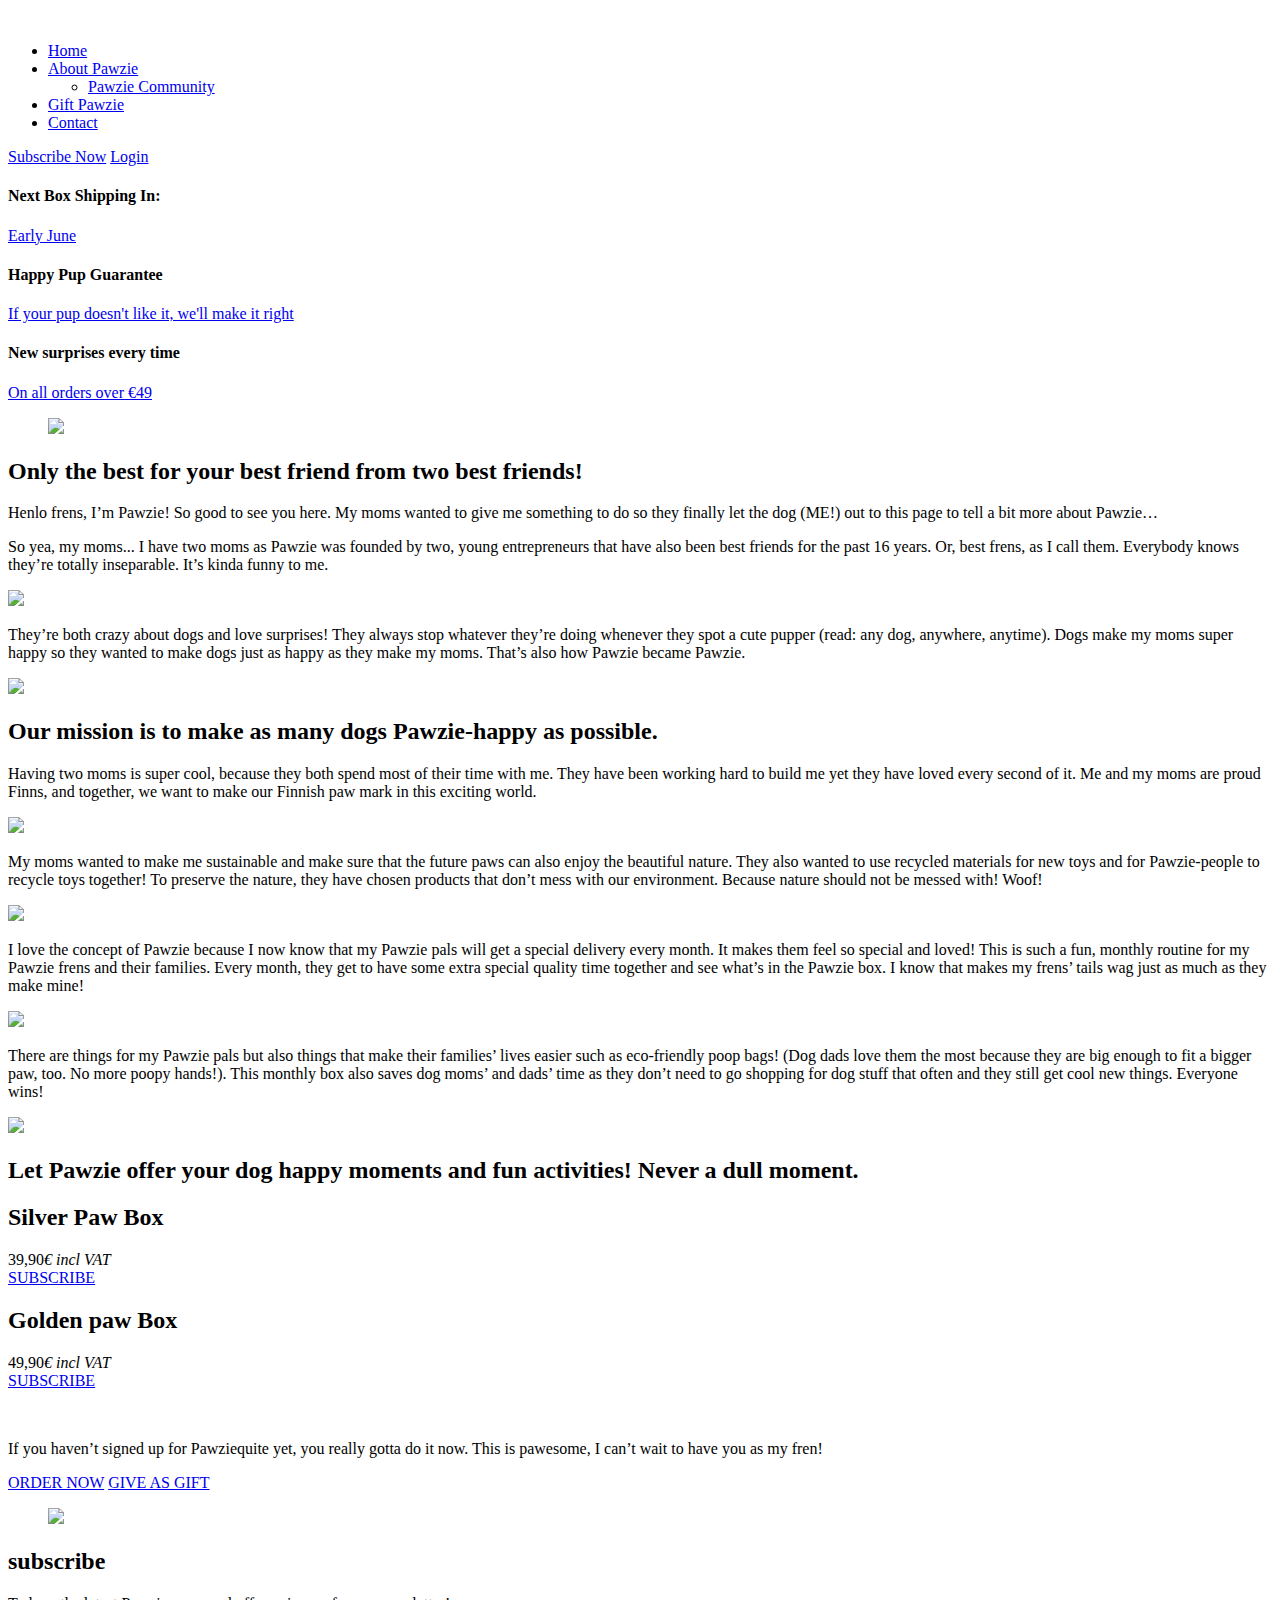
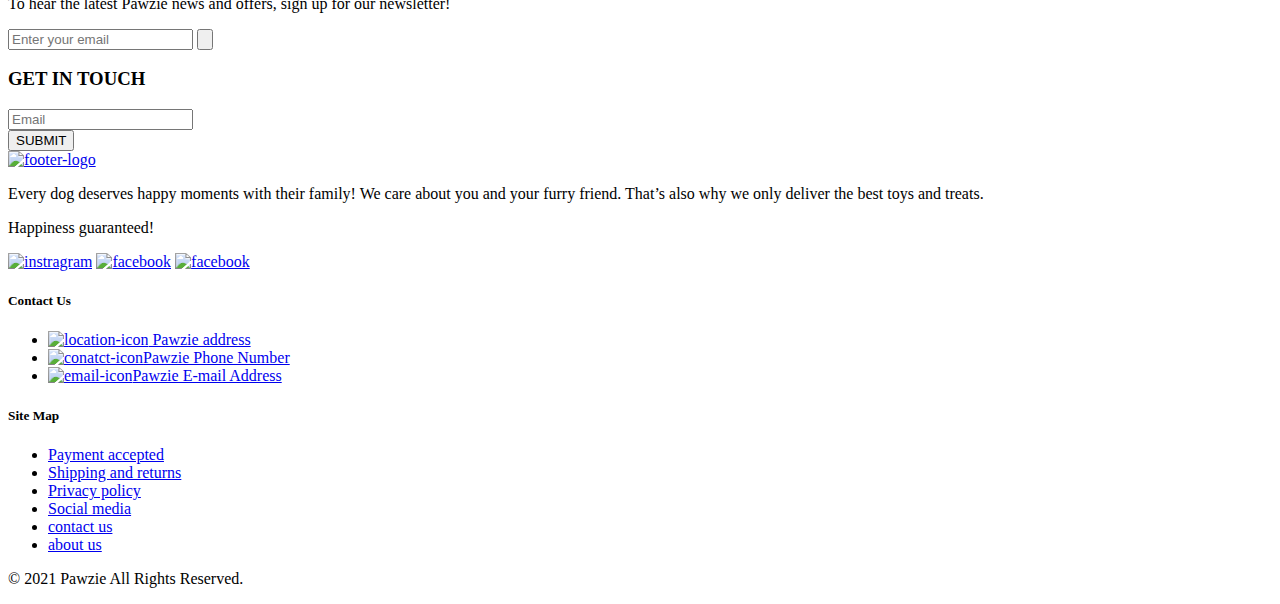
==== about.html @ 47628bfa "HTML" ====
<!DOCTYPE html>
<html lang="en">

<head>
    <meta charset="utf-8">
    <meta name="viewport" content="width=device-width, minimum-scale=1.0, maximum-scale=1.0, initial-scale=1.0, user-scalable=no">
    <meta name="format-detection" content="telephone=no">
    <title>Pawzie | About</title>

    <link rel="preconnect" href="https://fonts.gstatic.com">
    <link rel="preconnect" href="https://fonts.gstatic.com">
    <link href="https://fonts.googleapis.com/css2?family=Roboto:wght@300;400;500;700&display=swap" rel="stylesheet">
    <link type="text/css" rel="stylesheet" href="css/main.css">
</head>

<body>
    <main class="main-wrap">
        <!--  Beginning header section -->
        <header class="main-header-section">
            <div class="main-header-inner">
                <div class="common-wrap clear">
                    <div class="header-inner">
                        <div class="logo-wrap">
                            <div class="main-logo">
                                <a href="index.html" class="logo"><img src="img/main-logo@2x.png" alt=""></a>
                            </div>
                            <div class="phone-nav" id="phone-nav">
                                <div class="icon-left"></div>
                                <div class="icon-right"></div>
                            </div>
                        </div>
                        <div class="nav-wrap">
                            <div class="nav-inner">
                                <nav class="main-nav">
                                    <ul>
                                        <li><a href="index.html">Home</a></li>
                                        <li><a href="about.html">About Pawzie</a>
                                            <div class="sub-menu">
                                                <ul>
                                                    <li>
                                                        <a href="pawzie-community.html">Pawzie Community</a>
                                                    </li>
                                                </ul>
                                            </div>
                                        </li>
                                        <li><a href="gift-pawzie.html">Gift Pawzie</a></li>
                                        <li><a href="contact.html">Contact</a></li>
                                    </ul>
                                </nav>
                                <div class="nav-btn">
                                    <a href="subscribe.html" class="btn bg-capecod">Subscribe Now</a>
                                    <a href="subscribe.html" class="login">Login</a>
                                </div>
                            </div>
                        </div>
                    </div>
                </div>
            </div>
            <div class="header-bottom">
                <div class="common-wrap clear">
                    <div class="header-bottom-item-wrap">
                        <div class="header-bottom-item">
                            <h4>Next Box Shipping In:</h4>
                            <a href="#">Early June</a>
                        </div>
                        <div class="header-bottom-item">
                            <h4>Happy Pup Guarantee</h4>
                            <a href="#">If your pup doesn't like it, we'll make it right</a>
                        </div>
                        <div class="header-bottom-item">
                            <h4>New surprises every time</h4>
                            <a href="#">On all orders over €49</a>
                        </div>
                    </div>
                </div>
            </div>
        </header>
        <!-- End header section -->

        <!-- Beginning main content section -->
        <section class="main-content-wrap about-page">
            
            <section class="contact-wrap">
                <div class="common-wrap clear">
                    <div class="contact-innar">
                        <div class="contact-thumb-wrap">
                            <div class="contact-thumb left-to-right">
                                <figure>
                                    <img src="img/about/hero-dog.png">
                                </figure>
                            </div>
                            <div class="about-text-content right-to-left delay">
                                <h2>Only the best for your best friend from two best friends!</h2>
                                <p>Henlo frens, I’m Pawzie! So good to see you here. My moms wanted to give me something to do so they finally let the dog (ME!) out to this page to tell a bit more about Pawzie…</p>
                            </div>
                        </div>
                    </div>
                </div>
            </section>
            
            <section class="about-blog-item-wrap">
                <div class="common-wrap clear">
                    <div class="about-item-info">
                        <div class="about-item-inner">
                            <div class="about-item-content left-to-right">
                                <p>So yea, my moms... I have two moms as Pawzie was founded by two, young entrepreneurs that have also been best friends for the past 16 years. Or, best frens, as I call them. Everybody knows they’re totally inseparable. It’s kinda funny to me.</p>
                            </div>
                            <div class="item-thumb right-to-left delay">
                                <img src="img/about/dog-7.png">
                            </div>
                        </div>
                        <div class="about-item-inner">
                            <div class="about-item-content right-to-left ">
                                <p>They’re both crazy about dogs and love surprises! They always stop whatever they’re doing whenever they spot a cute pupper (read: any dog, anywhere, anytime). Dogs make my moms super happy so they wanted to make dogs just as happy as they make my moms. That’s also how Pawzie became Pawzie.</p>
                            </div>
                            <div class="item-thumb left-to-right delay">
                                <img src="img/about/dog-6.png">
                            </div>
                        </div>
                    </div>
                </div>
            </section>
            
            <section class="happy-pawzie-wrap" style="background-image: url(img/about/dog-2.png)">
                <div class="happy-pawzie-content left-to-right">
                    <h2>Our mission is to make as many dogs Pawzie-happy as possible.</h2>
                </div>
            </section>
            
            <section class="about-blog-item-wrap">
                <div class="common-wrap clear">
                    <div class="about-item-info">
                        <div class="about-item-inner">
                            <div class="about-item-content left-to-right">
                                <p>Having two moms is super cool, because they both spend most of their time with me. They have been working hard to build me yet they have loved every second of it. Me and my moms are proud Finns, and together, we want to make our Finnish paw mark in this exciting world.</p>
                            </div>
                            <div class="item-thumb right-to-left delay">
                                <img src="img/about/dog-1.png">
                            </div>
                        </div>
                        <div class="about-item-inner">
                            <div class="about-item-content right-to-left">
                                <p>My moms wanted to make me sustainable and make sure that the future paws can also enjoy the beautiful nature. They also wanted to use recycled materials for new toys and for Pawzie-people to recycle toys together! To preserve the nature, they have chosen products that don’t mess with our environment. Because nature should not be messed with! Woof!</p>
                            </div>
                            <div class="item-thumb left-to-right delay">
                                <img src="img/about/dog-8.png">
                            </div>
                        </div>
                        <div class="about-item-inner">
                            <div class="about-item-content left-to-right">
                                <p>I love the concept of Pawzie because I now know that my Pawzie pals will get a special delivery every month. It makes them feel so special and loved! This is such a fun, monthly routine for my Pawzie frens and their families. Every month, they get to have some extra special quality time together and see what’s in the Pawzie box. I know that makes my frens’ tails wag just as much as they make mine!</p>
                            </div>
                            <div class="item-thumb  right-to-left delay">
                                <img src="img/about/dog-3.png">
                            </div>
                        </div>
                        <div class="about-item-inner">
                            <div class="about-item-content right-to-left ">
                                <p>There are things for my Pawzie pals but also things that make their families’ lives easier such as eco-friendly poop bags! (Dog dads love them the most because they are big enough to fit a bigger paw, too. No more poopy hands!). This monthly box also saves dog moms’ and dads’ time as they don’t need to go shopping for dog stuff that often and they still get cool new things. Everyone wins!</p>
                            </div>
                            <div class="item-thumb left-to-right delay">
                                <img src="img/about/dog-9.png">
                            </div>
                        </div>
                    </div>
                </div>
            </section>
            
            <section class="about-product-wrap">
                <div class="common-wrap clear">
                    <div class="about-product-inner">
                        <div class="subscribe-month-wrap">
                            <div class="subscribe-month-inner">
                                <h2>Let Pawzie offer your dog happy moments and fun activities! Never a dull moment.</h2>
                                <div class="subscribe-month-info">
                                    <div class="subscribe-month-item left-to-right" style="background-image: url(img/about/dog-image-1.png)">
                                        <div class="subscribe-month-item-inner">
                                            <h2>Silver Paw Box</h2>
                                            <span>39,90<dfn>€</dfn></span>
                                            <em>incl VAT</em>
                                            <div class="why-pawzie-btn">
                                                <a href="#" class="btn large bg-capecod">SUBSCRIBE</a>
                                            </div>
                                        </div>
                                    </div>
                                    <div class="subscribe-month-item right-to-left delay" style="background-image: url(img/about/dog-image-2.png)">
                                        <div class="subscribe-month-item-inner">
                                            <h2>Golden paw Box</h2>
                                            <span>49,90<dfn>€</dfn></span>
                                            <em>incl VAT</em>
                                            <div class="why-pawzie-btn">
                                                <a href="#" class="btn large bg-capecod">SUBSCRIBE</a>
                                            </div>
                                        </div>
                                    </div>
                                </div>
                            </div>
                        </div>
                    </div>
                </div>
            </section>
            
            <section class="about-cta-wrap">
                <div class="common-wrap clear">
                    <div class="about-cta-inner">
                        <div class="about-cta-thumb left-to-right ">
                            <figure>
                                <img src="svgs/about/happy-dog.svg" alt="">
                            </figure>
                        </div>
                        <div class="about-cta-content right-to-left delay">
                            <div class="about-cta-content-inner">
                                <p>If you haven’t signed up for Pawziequite yet, you really gotta do it now. This is pawesome, I can’t wait to have you as my fren!</p>
                                <div class="about-cta-btn">
                                    <a href="#" class="btn casablanca">ORDER NOW</a>
                                    <a href="#" class="btn large-transparent">GIVE AS GIFT</a>
                                </div>
                            </div>
                        </div>
                    </div>
                </div>
            </section>
            
            <section class="subscribe-wrap">
                <div class="common-wrap clear">
                    <div class="subscribe-inner">
                        <div class="subscribe-info">
                            <div class="subscribe-item">
                                <figure class="left-to-right">
                                    <img src="svgs/about/subscribe.svg">
                                </figure>
                                <div class="subscribe-content right-to-left delay">
                                    <h2>subscribe</h2>
                                    <p>To hear the latest Pawzie news and offers, sign up for our newsletter!</p>
                                    <div class="subscribe-email">
                                        <div class="get-in-touch-input">
                                            <input type="email" placeholder="Enter your email">
                                            <input type="submit" value="">
                                        </div>
                                    </div>
                                </div>
                            </div>
                        </div>
                    </div>
                </div>
            </section>
            
        </section>
        <!-- //End main content section -->

        <!-- Beginning footer section-->
        <footer class="main-footer-section">
            <div class="get-in-touch-wrap">
                <div class="common-wrap clear">
                    <div class="get-in-touch-text">
                        <h3>GET IN TOUCH</h3>
                    </div>
                    <div class="get-in-touch-input-row">
                        <div class="get-in-touch-input">
                            <input type="email" placeholder="Email">
                        </div>
                        <div class="get-in-touch-input submit">
                            <input type="submit" class="btn bg-capecod" value="SUBMIT">
                        </div>
                    </div>
                </div>
            </div>
            <div class="common-wrap clear">
                <div class="main-footer-innar">
                    <div class="footer-widget-wrap">
                        <div class="footer-widget footer-widget-big left-to-right">
                            <div class="footer-logo">
                                <a href="index.html"><img src="img/footer-logo.png" alt="footer-logo"></a>
                            </div>
                            <div class="footer-widget-content">
                                <p>Every dog deserves happy moments with their family! We care about you and your furry friend. That’s also why we only deliver the best toys and treats. </p>
                                <p>Happiness guaranteed!</p>

                                <div class="footer-social-icon">
                                    <a href="#"><img src="svgs/instragram-icon.svg" alt="instragram"></a>
                                    <a href="#"><img src="svgs/facebook-icon.svg" alt="facebook"></a>
                                    <a href="#"><img src="svgs/linked-in.svg" alt="facebook"></a>
                                </div>
                            </div>
                        </div>
                        <div class="footer-widget left-to-right">
                            <h5>Contact Us</h5>
                            <ul>
                                <li><a href="#"><img src="svgs/white-location-icon.svg" alt="location-icon"> Pawzie address</a></li>
                                <li><a href="#"><img src="svgs/white-contact-icon.svg" alt="conatct-icon">Pawzie Phone Number</a></li>
                                <li><a href="#"><img src="svgs/white-email-icon.svg" alt="email-icon">Pawzie E-mail Address</a></li>
                            </ul>
                        </div>
                        <div class="footer-widget site-map left-to-right">
                            <h5>Site Map</h5>
                            <ul>
                                <li>
                                    <a href="#">Payment accepted</a>
                                </li>
                                <li>
                                    <a href="#">Shipping and returns</a>
                                </li>
                                <li>
                                    <a href="#">Privacy policy</a>
                                </li>
                                <li>
                                    <a href="#">Social media</a>
                                </li>
                                <li>
                                    <a href="#">contact us</a>
                                </li>
                                <li>
                                    <a href="#">about us</a>
                                </li>
                            </ul>
                        </div>
                    </div>
                    <div class="footer-bottom">
                        <p>© 2021 Pawzie All Rights Reserved.</p>
                    </div>
                </div>
            </div>
        </footer>
        <!-- //End main footer section -->
    </main>
    <script type="text/javascript" src="js/jquery-3.5.1.min.js"></script>
    <script type="text/javascript" src="js/main.js" defer></script>
</body>

</html>
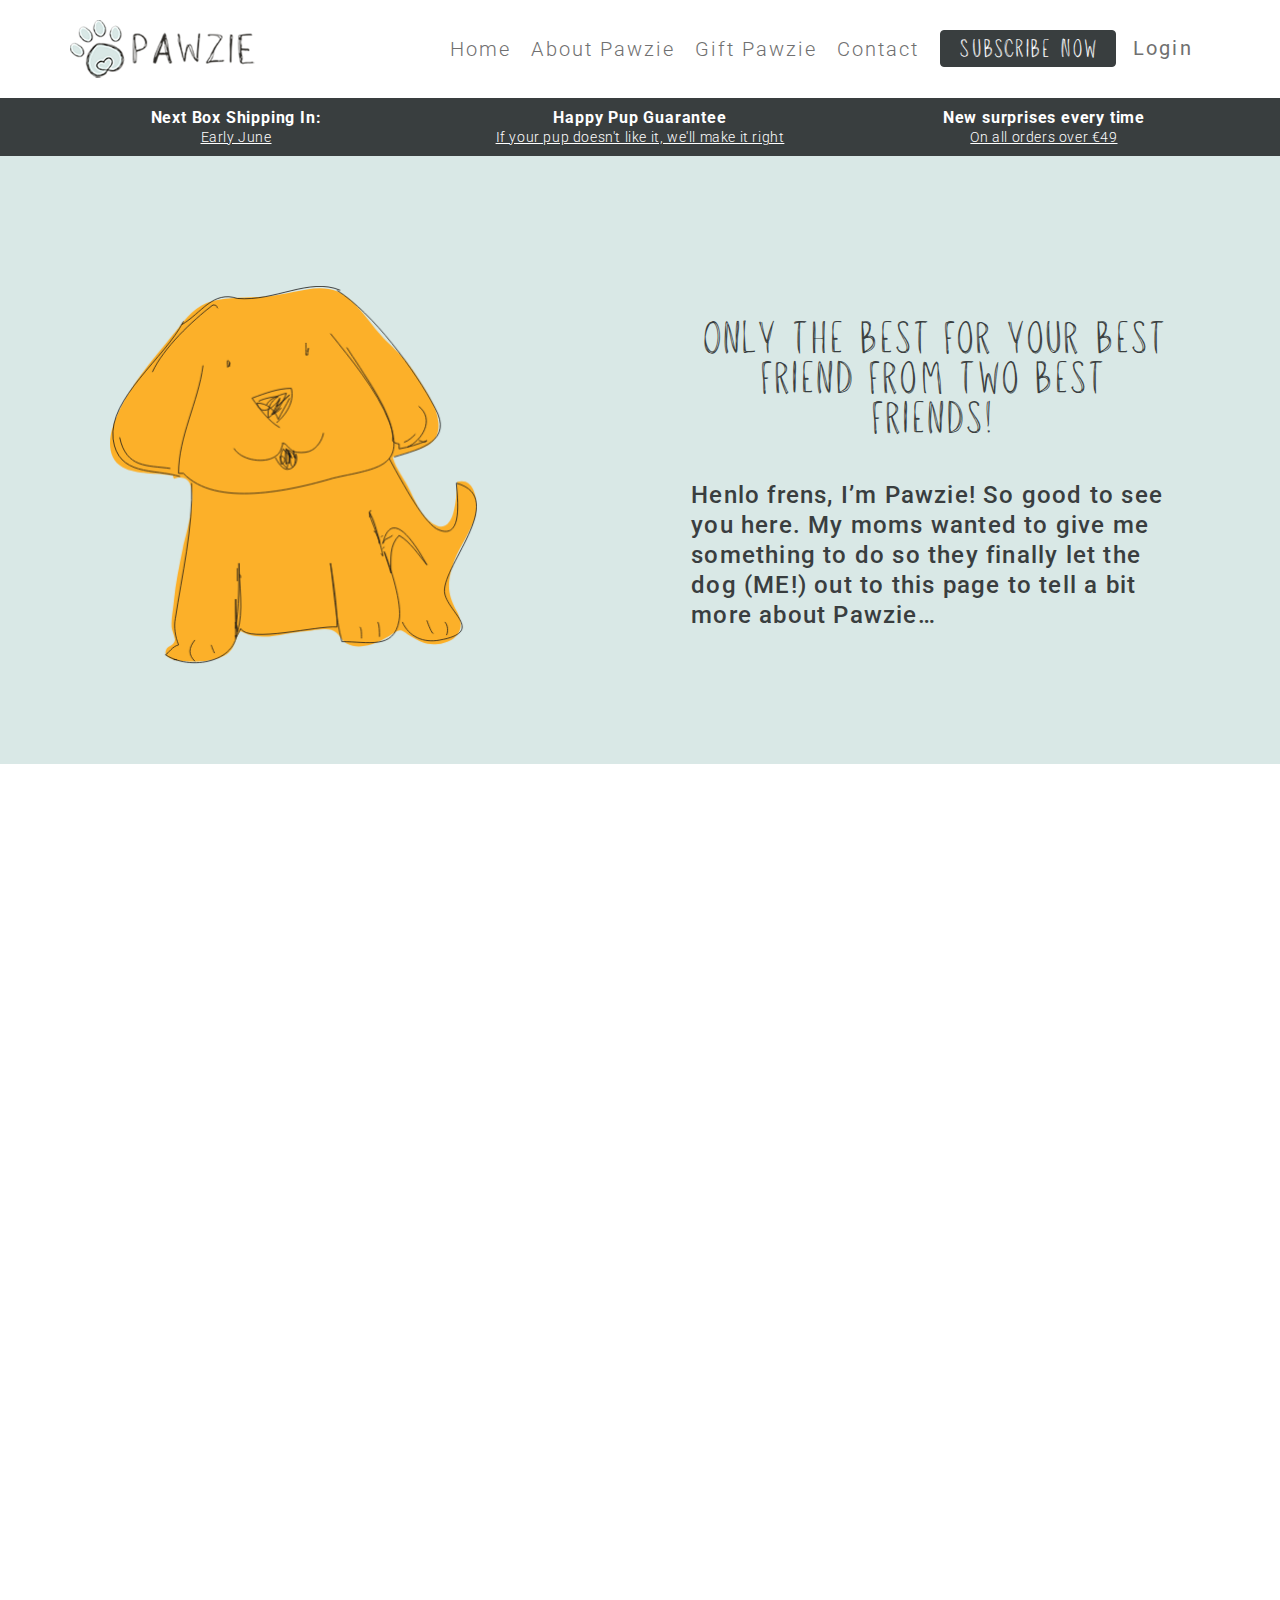
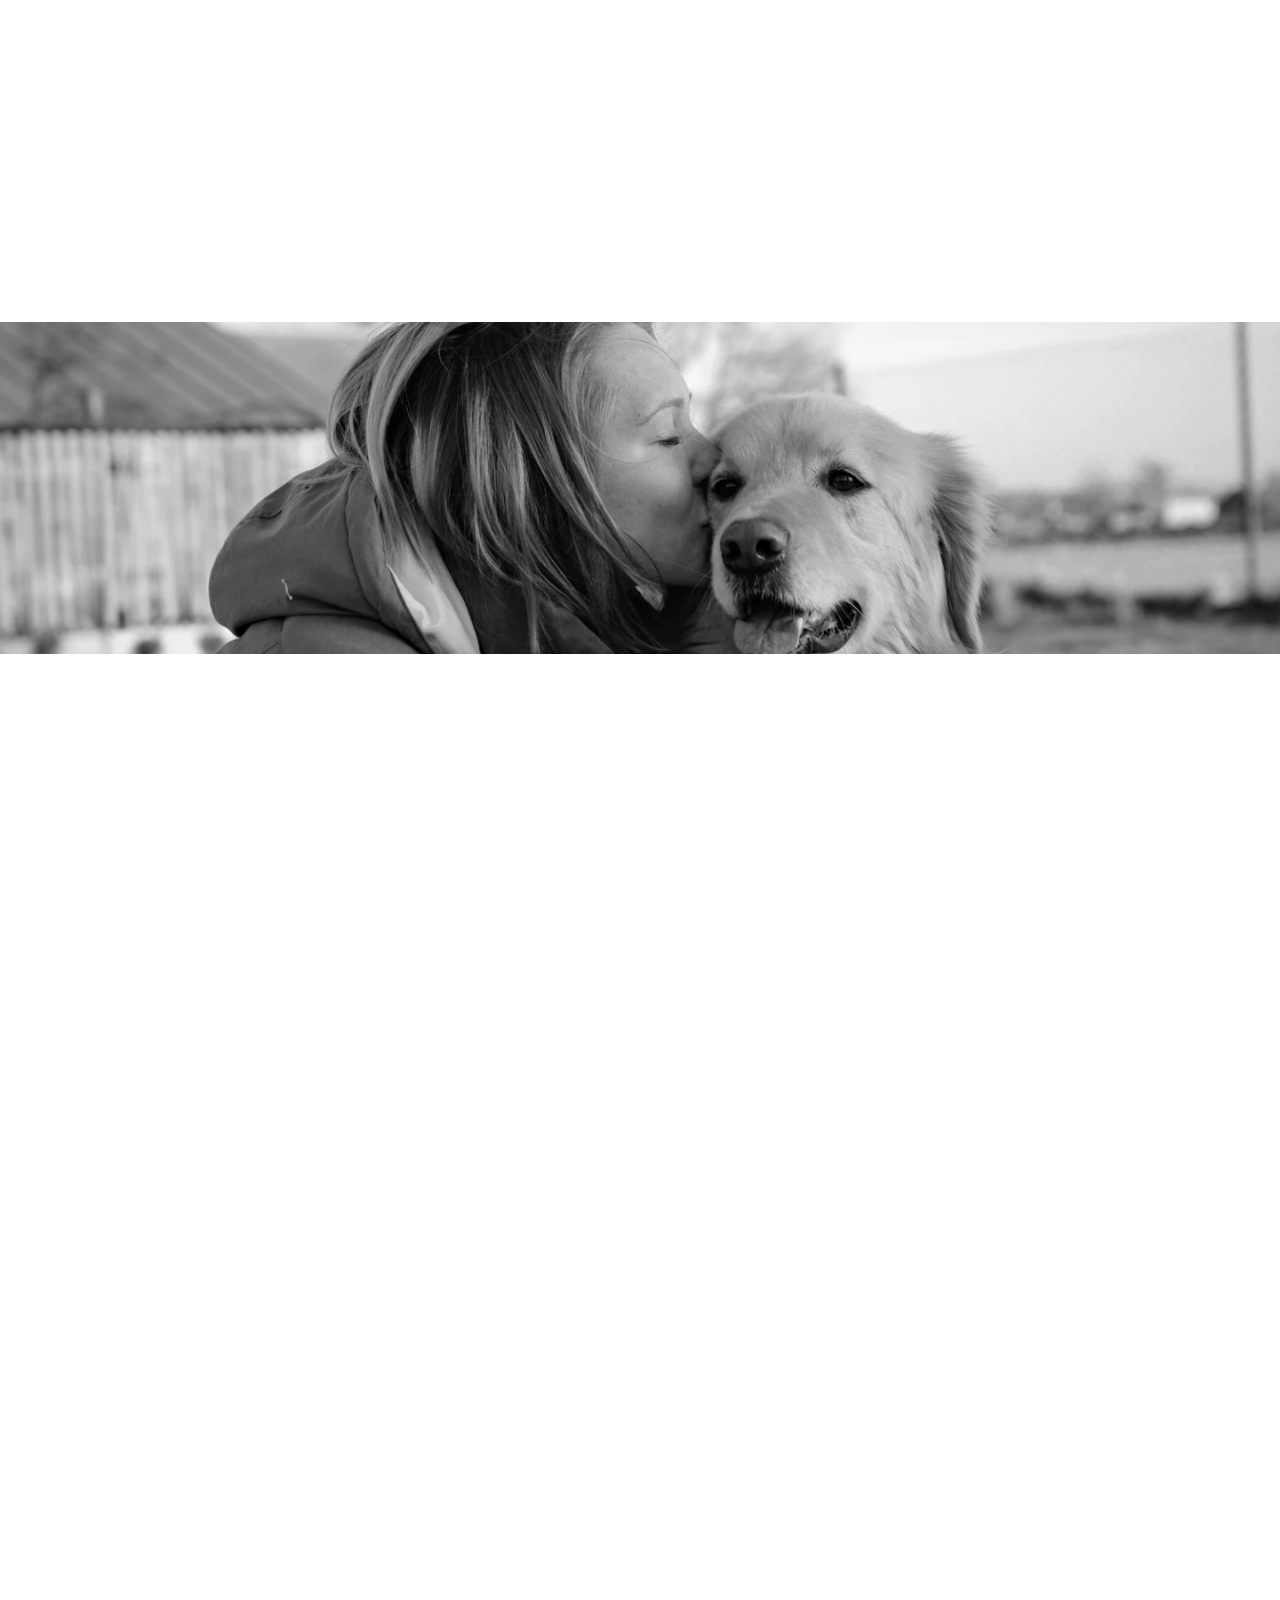
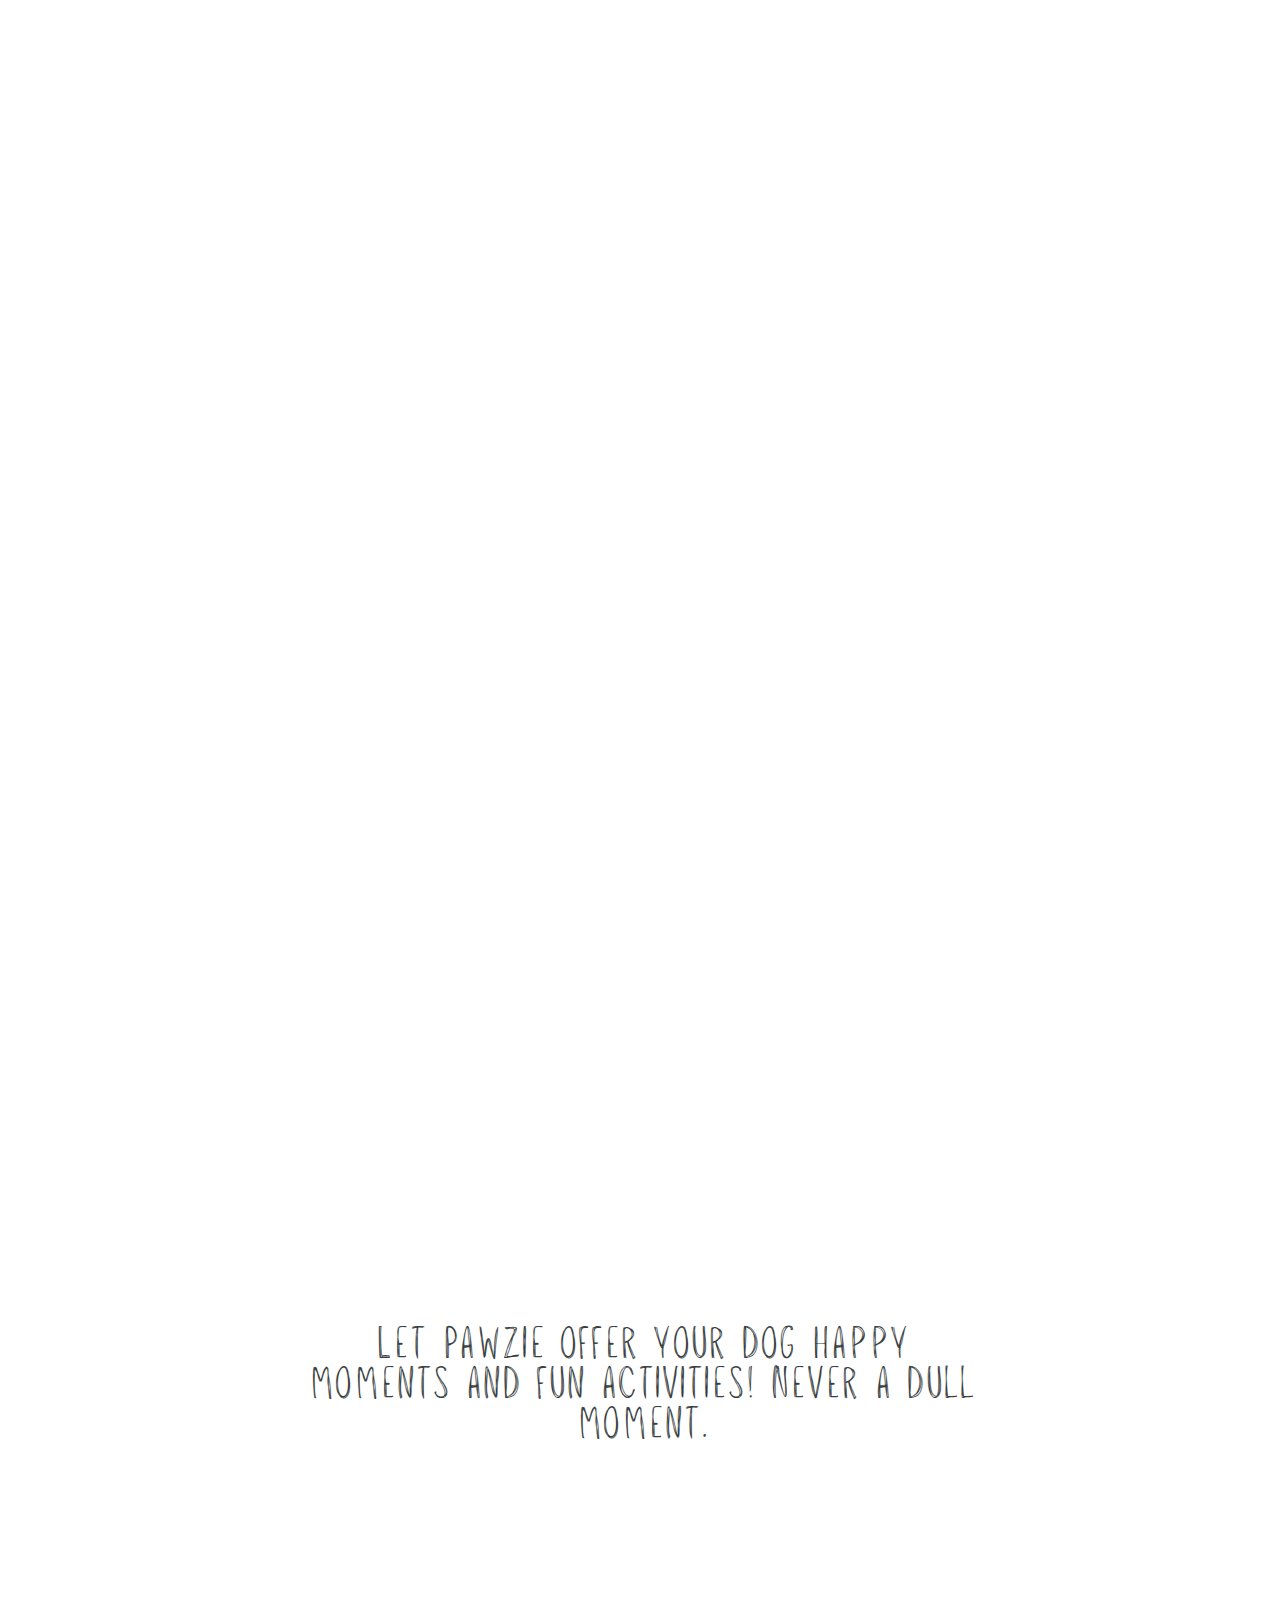
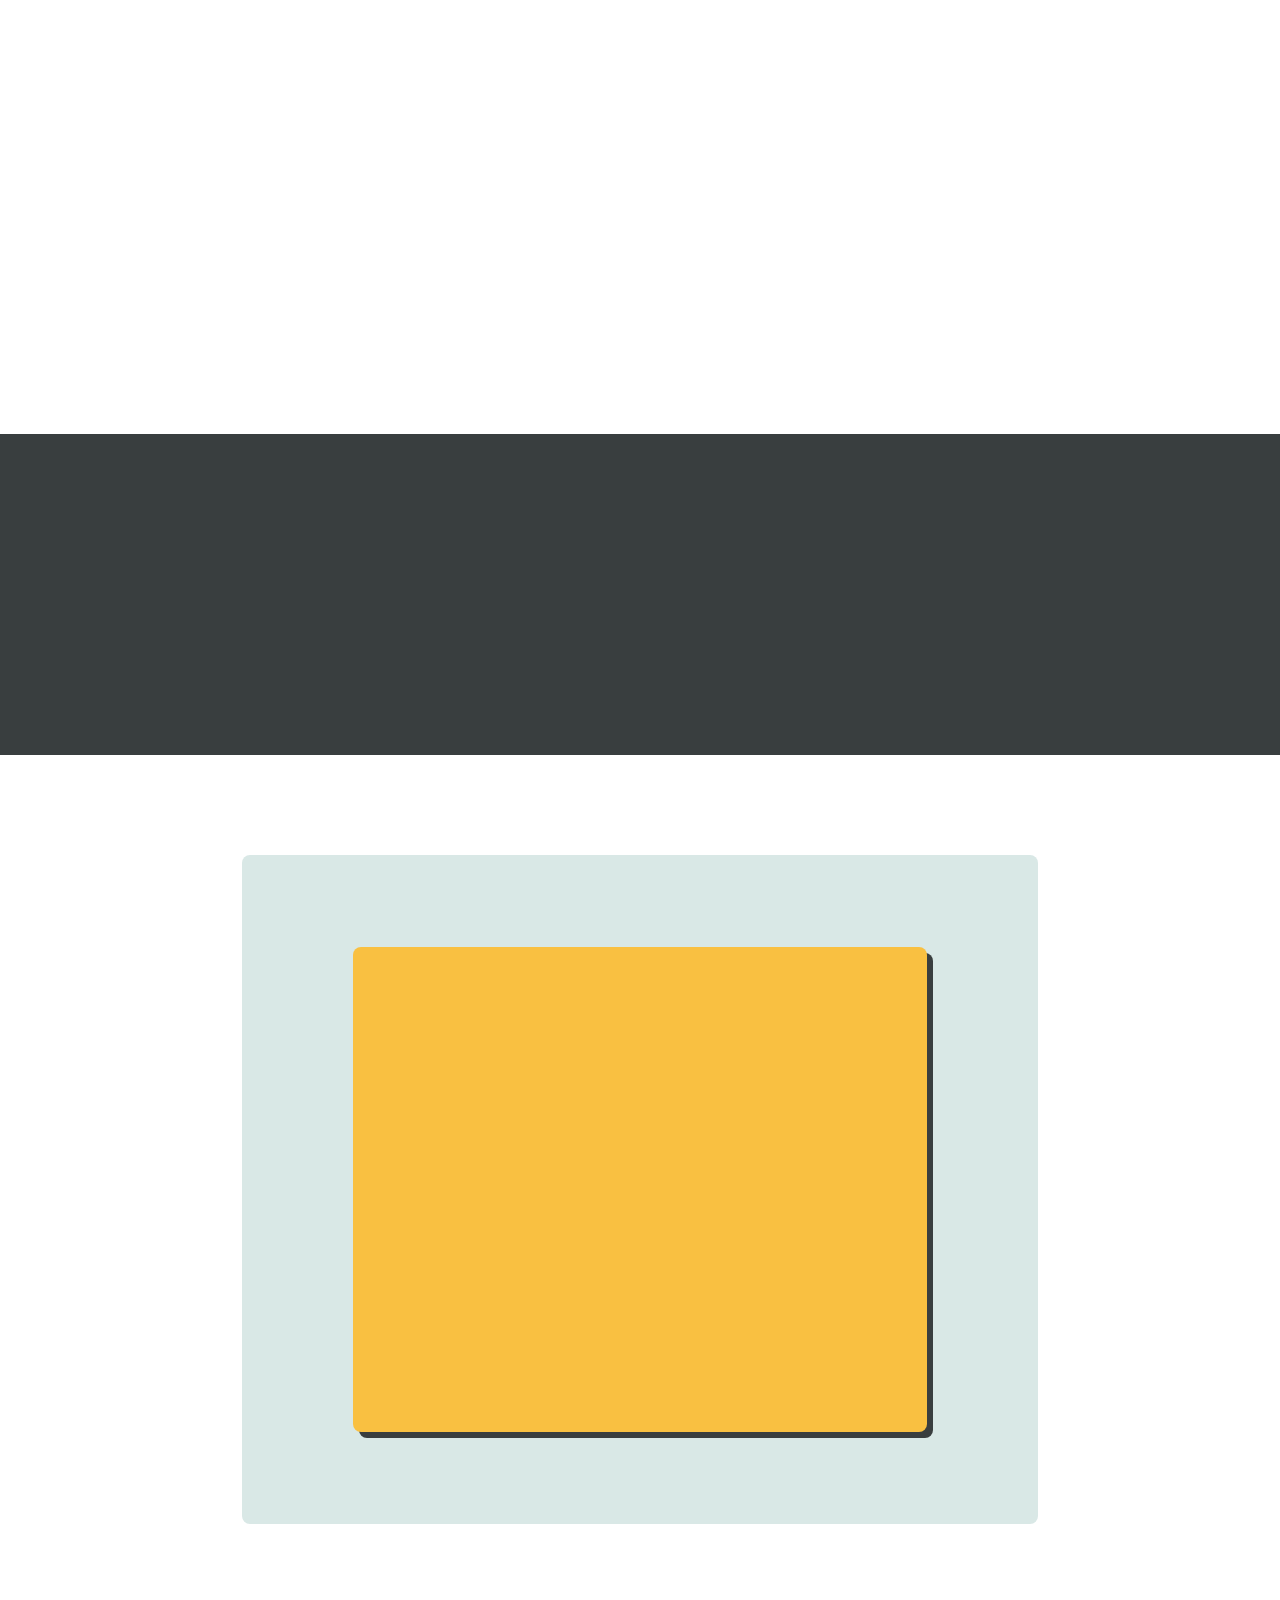
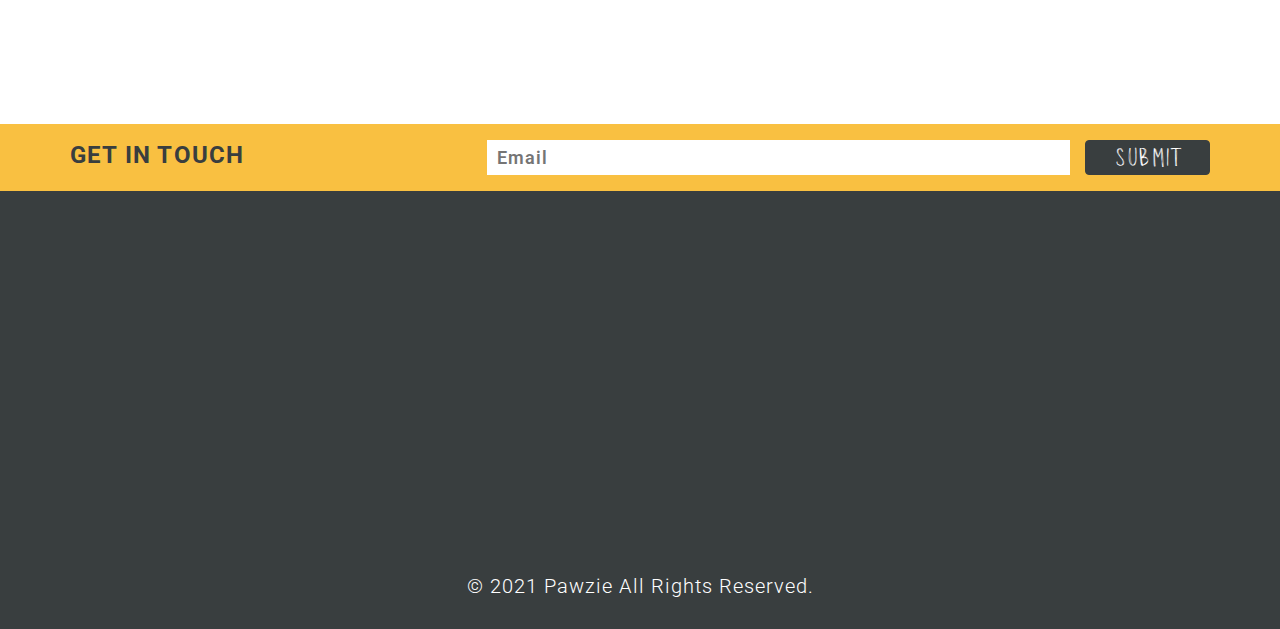
==== commit f02df43f: "html" ====
--- a/about.html
+++ b/about.html
@@ -307,10 +307,10 @@
                                     <a href="#">Social media</a>
                                 </li>
                                 <li>
-                                    <a href="#">contact us</a>
-                                </li>
-                                <li>
-                                    <a href="#">about us</a>
+                                    <a href="contact.html">contact us</a>
+                                </li>
+                                <li>
+                                    <a href="about.html">about us</a>
                                 </li>
                             </ul>
                         </div>
--- a/css/main.css
+++ b/css/main.css
@@ -0,0 +1,1523 @@
+/* Typography */
+
+
+@font-face {
+    font-family: 'LouisvilleBold';
+    src: url('../fonts/LouisvilleBold.eot');
+    src: url('../fonts/LouisvilleBold.eot') format('embedded-opentype'),
+        url('../fonts/LouisvilleBold.woff2') format('woff2'),
+        url('../fonts/LouisvilleBold.woff') format('woff'),
+        url('../fonts/LouisvilleBold.ttf') format('truetype'),
+        url('../fonts/LouisvilleBold.svg#LouisvilleBold') format('svg');
+}
+
+
+/* // End typography */
+
+
+/*	Resets
+------	*/
+
+html, body, div, span, object, iframe, h1, h2, h3, h4, h5, h6, p, blockquote, pre, a, abbr, address, cite, code, del, dfn, em, img, ins, kbd, q, samp, small, strong, sub, sup, var, b, i, hr, dl, dt, dd, ol, ul, li, fieldset, form, label, legend, table, caption, tbody, tfoot, thead, tr, th, td, article, aside, canvas, details, figure, figcaption, hgroup, menu, footer, header, nav, section, summary, time, mark, audio, video {margin: 0; padding: 0; border: 0; }
+
+ul{list-style: none;}
+article, aside, canvas, figure, figure img, figcaption, hgroup, footer, header, nav, section, audio, video{display: block;}
+
+blockquote, q{quotes: none;}
+blockquote:before, blockquote:after,
+q:before, q:after{content: ''; content: none;}
+table{border-collapse: collapse; border-spacing: 0;}
+b, strong{font-weight: bold;}
+[type="checkbox"], [type="radio"]{box-sizing: border-box; padding: 0;}
+[type="search"]{-webkit-appearance: textfield; outline-offset: -2px;}
+[type="search"]::-webkit-search-decoration{-webkit-appearance: none;}
+::-webkit-file-upload-button{-webkit-appearance: button; font: inherit;}
+
+.clear:after{content:".";display:block;clear:both;visibility:hidden;line-height:0;height:0}
+a img{border:0; width: auto; height: auto; max-width: 100%; vertical-align: bottom; border-style: none;}
+a,input,select,textarea{outline:none;}
+img{width: auto; height: auto; max-width: 100%; vertical-align: bottom; border-style: none;}
+
+/* Selection colours (easy to forget) */
+img::selection{background: transparent;}
+img::-moz-selection{background: transparent;}
+a{text-decoration: none; display: inline-block;}
+
+input[type='number']{-moz-appearance:textfield;}
+input::-webkit-outer-spin-button,
+input::-webkit-inner-spin-button{-webkit-appearance: none;}
+input::-moz-focus-inner{border:0; padding: 0; }
+input:invalid,
+input:required{box-shadow: none;}
+input[type="search"]::-webkit-search-decoration,
+input[type="search"]::-webkit-search-cancel-button,
+input[type="search"]::-webkit-search-results-button,
+input[type="search"]::-webkit-search-results-decoration{display: none;}
+input:required { box-shadow:none; }
+input::-moz-focus-inner{box-shadow:0 0 0px transparent;}
+input[type="text"],input[type="email"],input[type="tel"],input[type="search"],input[type="number"],input[type="submit"],input[type="password"],select,textarea{-webkit-appearance:none;-moz-appearance:none;appearance:none;}
+
+/*		Default Layout
+-------------------------------------------------------------------------------
+*/
+
+/*
+
+Font property css
+
+font: font-style font-variant font-weight font-size/line-height font-family|caption|icon|menu|message-box|small-caption|status-bar|initial|inherit;
+
+*/
+
+body{background: rgb(255,255,255); -webkit-text-size-adjust: 100%; -moz-text-size-adjust:100%; -moz-osx-font-smoothing:grayscale;-webkit-font-smoothing:antialiased; overflow-x: hidden; overflow-y:auto; font-size: 20px; line-height: 30px; letter-spacing: 2px; color: #393e3f; font-family: 'Roboto', sans-serif; font-weight: 300;}
+
+*{-webkit-box-sizing: border-box;-moz-box-sizing:border-box; box-sizing: border-box;}
+
+/* Global style */
+h1, h2, h3, h4, h5, h6{font-family: 'LouisvilleBold'; font-weight: normal; }
+h1{font-size: 70px; line-height: 70px; letter-spacing: 11px; color: #31393c;}
+h2{font-size: 40px; line-height: 40px; letter-spacing: 6px; color: #393e3f;}
+h3{font-size: 26px; line-height: 26px; letter-spacing: 2.6px; color: #000000;}
+p{}
+span{}
+dfn, address, em{font-style: normal;}
+label, input[type="submit"]{cursor: pointer;}
+button:focus{outline: none;}
+.btn{-webkit-transition: all .4s ease-in-out; -moz-transition: all .4s ease-in-out; transition: all .4s ease-in-out; font-family: 'LouisvilleBold'; font-weight: normal;}
+.btn.large{min-width: 226px; height: 63px; line-height: 63px; border: 1.5px solid #313a3c; border-radius: 4.1px; text-align: center;  color: #ffffff; font-size: 30px; letter-spacing: 3px;}
+.btn.large:hover{background-color: transparent; color: #313a3c;}
+.btn.large-transparent{background-color: transparent !important; color: #313a3c !important;}
+.btn.large-transparent:hover{background-color: #313a3c !important; color: #ffffff !important;}
+.btn.casablanca{background-color: #f9c041 !important; border: 1.5px solid #f9c041 !important; color: #ffffff !important;}
+.btn.casablanca:hover{background-color: transparent !important; color: #f9c041 !important;}
+
+.bg-capecod{background-color: #393E3F; border: 1.6px solid #393E3F; color: #ffffff; border-radius: 4px;}
+.bg-capecod:hover{background-color: transparent; color: #393e3f;}
+
+.mobi{display: none;}
+.desk{display: block;}
+
+.common-wrap, .large-container, .md-container, .ex-md-container{max-width: 1080px; margin: 0 auto; clear: both; padding: 0 20px;}
+.common-wrap .common-wrap, .common-wrap .large-container, .common-wrap .md-container, .common-wrap .ex-md-container{padding: 0;}
+.large-container{max-width:1330px;}
+.common-wrap .large-container{max-width:1290px;}
+.md-container{max-width: 1180px;}
+.common-wrap .md-container{max-width: 1140px;}
+.ex-md-container{max-width: 1040px;}
+.common-wrap .ex-md-container{max-width: 1000px;}
+
+.centerY { position: absolute; left: 0; right: 0; text-align: center; top: 50%; width: 100%; -webkit-transform: translateY(-50%); -moz-transform: translateY(-50%); transform: translateY(-50%); color: #ffffff; }
+
+.bg-albescent-white{background-color: #F4E7D0 !important;}
+.bg-mystic{background-color: #D9E8E6 !important;}
+
+
+
+/* Flex style */
+.flex-box{display: -webkit-flex; display: -webkit-box; display: -moz-box; display: -ms-flexbox; display: flex; -webkit-flex-flow: row wrap; flex-flow: row wrap; -webkit-box-pack: justify; -moz-box-pack: justify; -ms-flex-pack: justify; -webkit-justify-content: space-between; justify-content: space-between;}
+.flex-horizontal-align{-webkit-box-pack: center; -moz-box-pack: center; -ms-flex-pack: center; -webkit-justify-content: center; justify-content: center;}
+.flex-vertical-align{-webkit-box-align: center; align-items: center;}
+.flex-bottom-align{-webkit-box-align: flex-end; align-items: flex-end;}
+.flex-content-align{-webkit-align-content: center; -moz-align-content: center; align-content: center;}
+.order-1{-webkit-order: 1; -moz-order: 1; -ms-order: 1; order: 1;}
+.order-2{-webkit-order: 2; -moz-order: 2; -ms-order: 2; order: 2;}
+.flex{display: -webkit-flex; display: -moz-flex; display: -ms-flex; display: -o-flex; display: flex;}
+/* End Flex style */
+
+section, footer, header{float: left; width: 100%; position: relative;}
+
+body,html{height: 100%;}
+.main-wrap{min-height: 100%; overflow: hidden; position: relative; overflow-x: hidden;}
+
+.main-header-section{float: left; width: 100%; position: fixed; top: 0; left: 0; transition: all 0.4s ease; z-index: 9; background-color: #ffffff;}
+.main-header-inner{ padding: 20px 0; transition: all 0.4s ease;}
+.main-header-section.sticky .main-header-inner{padding: 15px 0;}
+.main-header-section .common-wrap {max-width: 1180px;}
+.header-inner{float: left; width: 100%; display: -webkit-flex; display: -moz-flex; display: -ms-flex; display: -o-flex; display: flex; flex-flow: row wrap; align-items: center;}
+.logo-wrap{float: left; width: 185px; position: relative; transition: all 0.4s ease;}
+.main-header-section.sticky .main-header-inner .logo-wrap{width: 150px;}
+.nav-wrap{float: left; width: calc(100% - 185px); transition: all 0.4s ease;}
+.main-header-section.sticky .main-header-inner .nav-wrap{width: calc(100% - 150px);}
+.main-nav{float: left; width: 100%;}
+.nav-inner{float: right; width: 100%; max-width: 770px; display: -webkit-flex; display: -moz-flex; display: -ms-flex; display: -o-flex; display: flex; flex-flow: row wrap; align-items: center;}
+.main-nav ul li {float: left; margin: 0 2%; position: relative;}
+.main-nav ul li a{font-size: 20px; line-height: 44px; color: #707070; transition: 0.3s;}
+.main-nav ul li a:hover{font-weight: 700;}
+.hasNavShow a{font-weight: 700;}
+.main-nav { float: left; width: calc(100% - 270px); }
+.nav-btn{float: left; width: 270px;}
+.nav-btn a{width: 35%; height: 37px; text-align: center; line-height: 37px; font-size: 20px; letter-spacing: 2.2px; float: left;}
+.nav-btn a.btn.bg-capecod{width: 65%; height: 37px; text-align: center; line-height: 37px; font-size: 22px; letter-spacing: 2.2px; }
+.nav-btn a.login{color: #707070; font-weight: 400;}
+
+.sub-menu{float: left; width: 220px; position: absolute; top: 44px; left: 0; background-color: #A0BBB8; padding: 10px 15px; display: none;}
+.hasNavShow.sub-menu{top: 40px; transition: 0.3s ease;}
+.sub-menu ul li{margin: 0;}
+.sub-menu ul li a{font-size: 20px; line-height: 24px; letter-spacing: 1px; color: #ffffff; font-weight: 700;}
+.hasSubNav em{width: 20px; height: 20px; position: absolute; margin-left: 14px; top: 4px; left: auto;}
+.hasSubNav em:before, .hasSubNav em:after{content: ''; width: 20px; height: 2px; position: absolute; top: 12px; left: 0; background-color: #707070;}
+.hasSubNav em:after{transform: rotate(90deg); transition: 0.5s ease;}
+.hasSubNav.sub-active em:after{transform: rotate(360deg);}
+
+
+
+.header-bottom{float: left; width: 100%; background-color: #393E3F; padding: 10px 0;}
+.header-bottom .common-wrap{max-width: 1140px;}
+.header-bottom-item-wrap{float: left; width: 100%;}
+.header-bottom-item{float: left; width: 26.5456%; text-align: center; margin: 0 5.09%;}
+.header-bottom-item:nth-child(3n+1){margin-left: 0;}
+.header-bottom-item:nth-child(3n+3){margin-right: 0;}
+.header-bottom-item h4{font-size: 16px; line-height: 19px; letter-spacing: 0.8px; color: #FFFFFF; font-family: 'Roboto', sans-serif; font-weight: 700;}
+.header-bottom-item a{font-size: 14px; line-height: 17px; letter-spacing: 0.6px; color: #FFFFFF; text-decoration: underline; margin-top: 2px; display: block;}
+
+.phone-nav { position: absolute; top: 50%; right: 0; width: 24px; height: 24px; transform: translateY(-50%); cursor: pointer; display: none;}
+.phone-nav .icon-left{transition-duration: 0.5s; position: absolute; height: 3px; width: 12px; top: 10px; background-color: #212121;}
+.phone-nav .icon-left:before{transition-duration: 0.5s; position: absolute; width: 12px; height: 3px; background-color: #212121; content: ""; top: -8px;}
+.phone-nav .icon-left:after{transition-duration: 0.5s; position: absolute; width: 12px; height: 3px; background-color: #212121; content: ""; top: 8px;}
+.phone-nav .icon-left:hover{cursor: pointer;}
+.phone-nav .icon-right{transition-duration: 0.5s; position: absolute; height: 3px; width: 12px; top: 10px; background-color: #212121; left: 12px;}
+.phone-nav .icon-right:before{transition-duration: 0.5s; position: absolute; width: 12px; height: 3px; background-color: #212121; content: ""; top: -8px;}
+.phone-nav .icon-right:after{transition-duration: 0.5s; position: absolute; width: 12px; height: 3px; background-color: #212121; content: ""; top: 8px;}
+.navShown .icon-left{transition-duration: 0.5s; background: transparent;}
+.navShown .icon-left:before{transform: rotateZ(45deg) scaleX(1.4) translate(2px, 1px);}
+.navShown .icon-left:after{transform: rotateZ(-45deg) scaleX(1.4) translate(2px, -2px);}
+.navShown .icon-right{transition-duration: 0.5s; background: transparent;}
+.navShown .icon-right:before{transform: rotateZ(-45deg) scaleX(1.4) translate(-2px, 1px);}
+.navShown .icon-right:after{transform: rotateZ(45deg) scaleX(1.4) translate(-2px, -2px);}
+
+/* Start Home Style */
+
+.hero-wrap{padding-top: 292px; padding-bottom: 100px; }
+.hero-wrap .common-wrap {max-width: 1180px;}
+.hero-inner{float: left; width: 100%;}
+.hero-content{float: left; width: 53.847%;}
+.hero-content h1{padding-right: 30px;}
+.hero-content p{margin-top: 12px;}
+.hero-btn{float: left; width: 100%; margin-top: 48px;}
+.hero-thumb{float: right; width: 40.2%; margin-top: 21px;}
+.dog-footprint{float: left; width: 47%; margin-left: 23px; margin-top: -12px; position: relative; opacity: 0; visibility: hidden; transition: 0.7s ease; transition-delay: 300ms;}
+.dog-footprint.is-inview{opacity: 1; visibility: visible; transition: 0.7s ease; transition-delay: 300ms;}
+.animated{opacity: 0; visibility: hidden; transition: 0.7s ease;}
+.animated.is-inview{opacity: 1; visibility: visible; transition: 0.7s ease;}
+
+.hero-content .checkout-details{max-width: 524px}
+.hero-content .checkout-promo{width: calc(100% - 192px); margin-top: 20px;}
+.hero-content .checkout-promo input{height: 68px; font-family: 'Roboto', sans-serif; font-weight: 300; letter-spacing: 0; padding-left: 20px;}
+.hero-content .checkout-promo.apply{width: 192px}
+.hero-content .checkout-promo.apply input{width: 100%; font-family: 'LouisvilleBold'; line-height: 60px; font-size: 33px;}
+.give-gift-btn{float: left; width: 100%; margin-top: 14px;}
+.give-gift-btn a{min-width: 235px; height: 68px; line-height: 68px; font-size: 33px; font-family: 'LouisvilleBold'; text-align: center;}
+
+
+.works-dog-footprint .animated{transition-delay: 500ms;}
+.works-bottom-dog-footprint.animated{transition-delay: 500ms;}
+.works-dog-footprint.animated{transition-delay: 900ms;}
+.works-bottom-dog-footprint{transition-delay: 500ms;}
+.works-dog-footprint.animated{transition-delay: 900ms;}
+.works-bottom-dog-footprint.animated{transition-delay: 500ms;}
+
+.pawzie-process-wrap{float: left; width: 100%; background-color: #edf3f2;}
+.pawzie-process-item-wrap{float: left; width: 100%; display: -webkit-flex; display: -moz-flex; display: -ms-flex; display: -o-flex; display: flex; flex-flow: row wrap;}
+.works-dog-footprint{float: left; width: 100%;}
+.works-dog-footprint figure { max-width: 280px; margin: 0 auto; padding-left: 52px; }
+.works-dog-footprint h2{padding-left: 20px; margin-top: 10px;}
+.pawzie-works-inner{float: left; width: 100%; margin-top: 48px; display: -webkit-flex; display: -moz-flex; display: -ms-flex; display: -o-flex; display: flex; flex-flow: row wrap; justify-content: space-between; align-items: center;}
+.pawzie-works-thumb{float: left; width: 45.5%}
+.pawzie-works-animated-thumb{float: left; width: 100%;}
+.pawzie-works-content{float: left; width: 48%;}
+.pawzie-works-content p{margin-top: 16px;}
+.pawzie-works-btn{float: left; width: 100%; margin-top: 72px;}
+.works-bottom-dog-footprint { float: right; width: 72%; }
+.works-bottom-dog-footprint figure{max-width: 246px; margin: 0 auto;}
+.pawzie-process-item{float: left; width: 100%; padding: 27px 0 21px;}
+.pawzie-process-item:nth-child(even){background-color: #ffffff;}
+.pawzie-process-item:nth-child(even) .works-dog-footprint{width: 81%;}
+.pawzie-process-item:nth-child(even) .pawzie-works-thumb{order: 2;}
+.pawzie-process-item:nth-child(even) .pawzie-works-inner{margin-top: 88px;}
+.pawzie-process-item:nth-child(even) .pawzie-works-btn{margin-top: 42px; display: -webkit-flex; display: -moz-flex; display: -ms-flex; display: -o-flex; display: flex; flex-flow: row wrap; justify-content: space-between;}
+.pawzie-process-item:nth-child(even) .works-bottom-dog-footprint { margin-top: 92px; }
+.box-shipping .pawzie-works-inner{margin-top: 61px;}
+.box-shipping .works-dog-footprint{width: 85%; }
+.box-shipping .pawzie-works-content{width: 48.5%; }
+.box-shipping .pawzie-works-content h2{padding-right: 70px;}
+.box-shipping .pawzie-works-content p{margin-top: 30px;}
+.box-shipping .pawzie-works-btn{margin-top: 52px;}
+.box-shipping .works-bottom-dog-footprint{margin-top: 51px; width: 68.8%;}
+.box-shipping .works-bottom-dog-footprint figure{max-width: 160px;}
+.box-shipping.pawzie-process-item{padding-bottom: 27px;}
+
+/* Start Something Style */
+.something-wrap{float: left; width: 100%; background-color: #313a3c; padding: 61px 0;}
+.something-innar{float: left; width: 100%; text-align: center;}
+.something-innar h2 { color: #ffffff; letter-spacing: 3px; }
+.something-innar p { color: #ffffff; margin-top: 15px;}
+.something-btn{float: left; width: 100%; text-align: center; margin-top: 43px;}
+.something-btn a{letter-spacing: 5px !important;}
+/* End Something Style */
+
+/* Start Why-pawzie Style*/
+.why-pawzie-wrap{float: left; width: 100%; padding: 120px 0;}
+.why-pawzie-innar{float: left; width: 100%; text-align: center;}
+.why-pawzie-item-wrap{width: 100%; display: -webkit-box; display: -ms-flexbox; display: flex; -webkit-box-orient: horizontal; -webkit-box-direction: normal; -ms-flex-flow: row wrap; flex-flow: row wrap; margin-top: 75px;} 
+.why-pawzie-item{width: 30.52884615384615%; margin-right: 4.2067%; background-color: #edf3f2; padding: 56px 43px 34px;}
+.why-pawzie-item:nth-child(3n + 3){margin-right: 0;}
+.why-pawzie-item-thumb{float: left; width: 100%; display: -webkit-box; display: -ms-flexbox; display: flex; -webkit-box-orient: horizontal; -webkit-box-direction: normal; -ms-flex-flow: row wrap; flex-flow: row wrap; justify-content: center; min-height: 108px; align-items: center;}
+.why-pawzie-item-content{float: left; width: 100%; text-align: center; margin-top: 32px;}
+.why-pawzie-item-content h3{line-height: 30px; margin-bottom: 40px;}
+.why-pawzie-item-content p{font-size: 22px; line-height: 30px; color: #000000; letter-spacing: -.15px;}
+.why-pawzie-item-content p a{color: #000000;}
+.why-pawzie-btn{float: left; width: 100%; text-align: center; margin-top: 81px;}
+/* End Why-pawzie Style*/
+
+/* Start pawzie-boxes Style */
+.pawzie-boxes-wrap{float: left; width: 100%; padding: 110px 0; background-color: #edf3f2;}
+.pawzie-boxes-bg{position: absolute; top: 0; left: 0; width: 100%; height: 100%; opacity: 0.4;}
+.pawzie-boxes-bg figure{width: 100%; height: 100%;}
+.pawzie-boxes-bg figure img{float: left; width: 100vw; height: 100%; object-fit: cover; object-position: top;}
+.pawzie-boxes-wrap .common-wrap{max-width: 1106px;}
+.pawzie-boxes-innar{float: left; width: 100%; position: relative; z-index: 3; padding-bottom: 40px;}
+.pawzie-boxes-innar h2{text-align: center; text-shadow: 1px 2px #000000;}
+.pawzie-boxes-item-wrap{width: 100%; display: -webkit-box; display: -ms-flexbox; display: flex; -webkit-box-orient: horizontal; -webkit-box-direction: normal; -ms-flex-flow: row wrap; flex-flow: row wrap; justify-content: center; margin-top: 120px;}
+.pawzie-boxes-item{width: 300px; max-height: 300px; margin: 0 28px; border-radius: 4px; border: 4px solid #ffffff; overflow: hidden;}
+.pawzie-boxes-item figure img{width: 100%;}
+/* End pawzie-boxes Style */
+
+/*/ Start Footer Style /*/
+.main-footer-section{background-color: #393E3F;}
+.get-in-touch-wrap{float: left; width: 100%; padding: 16px 0; background: #F9C041;}
+.get-in-touch-wrap .common-wrap{max-width: 1180px;}
+.get-in-touch-text{float: left; width: auto;}
+.get-in-touch-text h3{font-size: 24px; line-height: 30px; letter-spacing: 1.2px; color: #393E3F; font-family: 'Roboto', sans-serif; font-weight: 700;}
+.get-in-touch-input-row{float: right; width: 63.422%;}
+.get-in-touch-input{float: left; width: calc(100% - 140px);}
+.get-in-touch-input.submit{float: right; width: 125px;}
+.get-in-touch-input input:not([type="submit"]){float: right; width: 100%; background-color: #ffffff; height: 35px; border: 0; padding: 5px 10px; font-family: 'Roboto', sans-serif; font-weight: 600; letter-spacing: 1px; color: #393E3F; font-size: 18px;}
+.get-in-touch-input input[type="submit"]{float: right; width: 100%; height: 35px; line-height: 35px; font-size: 22px; letter-spacing: 1.1px; padding: 0;}
+.main-footer-section .common-wrap{max-width: 1180px;}
+.main-footer-innar{float: left; width: 100%; padding: 24px 0 28px;}
+.footer-widget-wrap{width: 100%; display: -webkit-box; display: -ms-flexbox; display: flex; -webkit-box-orient: horizontal; -webkit-box-direction: normal; -ms-flex-flow: row wrap; flex-flow: row wrap;}
+.footer-widget{width: 30.95%; margin-top: 15px;}
+.footer-widget-big{width: 30.17543859649123%; margin-top: 0; margin-right: 7.894736842105263%;}
+.footer-social-wrap{width: 23.7719298245614%;}
+.footer-widget:nth-child(3n + 3){margin-right: 0;}
+.footer-logo{float: left; width: 100%;}
+.footer-logo a{width: 53.77906976744186%;}
+.footer-widget-content{float: left; width: 100%; margin-top: 16px;}
+.footer-widget-content p{font-size: 20px; line-height: 30px; letter-spacing: 1px; color: #ffffff; font-family: 'Roboto', sans-serif; padding-bottom: 15px;}
+.footer-widget h5{font-size: 24px; line-height: 30px; letter-spacing: 1.2px; color: #FFFFFF; font-family: 'Roboto', sans-serif; font-weight: 500;}
+.footer-widget h6{font-size: 16px; line-height: 20px; margin-top: 5px; letter-spacing: 0; color: #FFFFFF; font-family: 'Roboto', sans-serif; font-weight: 500;}
+.footer-widget ul{float: left; width: 100%; margin-top: 33px;}
+.footer-widget ul li{margin-bottom: 32px;}
+.footer-widget.site-map ul li{margin-bottom: 13px;}
+.footer-widget ul li a{font-size: 20px; line-height: 30px; letter-spacing: 1px; color: #FFFFFF; font-family: 'Roboto', sans-serif; display: -webkit-box; display: -ms-flexbox; display: flex; -webkit-box-orient: horizontal; -webkit-box-direction: normal; -ms-flex-flow: row wrap; flex-flow: row wrap; align-items: center;}
+.footer-widget ul li a img{margin-right: 18px;}
+.footer-social-icon{float: left; width: 100%; margin-top: 10px;}
+.footer-social-icon a{float: left; width: 34px; margin-right: 24px;}
+.footer-bottom{float: left; width: 100%; text-align: center; margin-top: 20px;}
+.footer-bottom p{font-size: 20px; line-height: 30px; letter-spacing: 1px; color: #ffffff;}
+/*/ End Footer Style /*/
+
+/* End home Style */
+
+/* Modal Popup */
+.modal-popup-wrap{float: left; width: 100%; position: relative;}
+.modal-popup-item{float: left; width: 100%; position: absolute; left: 0; top: 0; overflow: hidden; overflow-y: scroll; height: 100vh; background-color: #ffffff; padding-bottom: 50px; display: none;}
+.modalShown.modal-popup-item{opacity: 1; visibility: visible;}
+
+.popup-header{float: left; width: 100%; background: #D9E8E6; padding: 30px 0; }
+.popup-header .common-wrap{max-width: 1180px;}
+.popup-header-inner{float: left; width: 100%; display: -webkit-flex; display: -moz-flex; display: -ms-flex; display: -o-flex; display: flex; flex-flow: row wrap; justify-content: center; align-items: center;}
+.popup-logo{float: left; width: 185px;}
+.popup-header-title{float: left; width: calc(100% - 370px); text-align: center;}
+.popup-header-title h2{font-size: 32px; line-height: 46px; letter-spacing: 1.6px; }
+.popup-counter{float: left; width: 185px; text-align: right;}
+.popup-counter em{font-size: 20px; line-height: 30px; letter-spacing: 1px; color: #707070; font-weight: 900;}
+.popup-main-wrap { float: left; width: 100%; margin-top: 45px; padding-bottom: 60px; position: relative; padding: 0 50px;}
+.popup-main-wrap .common-wrap{max-width: 635px;}
+.popup-inner{float: left; width: 100%;}
+.popup-paragraph{float: left; width: 100%; margin-bottom: 24px;}
+.popup-paragraph p{text-align: center; font-size: 24px; line-height: 30px; letter-spacing: 1.2px; font-weight: 500;}
+.popup-input-wrap { float: left; width: 100%; margin-top: 46px; padding: 0 47px; }
+.popup-input-wrap h3{font-size: 24px; line-height: 30px; letter-spacing: 1.2px; font-family: 'Roboto', sans-serif; font-weight: 900; color: #393E3F; text-align: center;}
+.popup-input-row { float: left; width: 100%; margin-top: 22px; }
+.popup-input{float: right; width: 100%; margin-top: 0; padding: 0; max-width: 274px;}
+.popup-input input:not([type="radio"]){width: 100%; height: 70px; background: #FFFFFF 0% 0% no-repeat padding-box; border: 1px solid #393E3F; color: #707070; padding: 20px; font-size: 20px;  letter-spacing: 1px; opacity: 0.7;}
+.popup-radio{float: left; width: 50%; position: relative;}
+.popup-radio input[type="radio"]{width: 0; height: 0; position: absolute;}
+.popup-radio label{float: left; width: 100%; height: 100%; font-size: 20px; height: 70px; line-height: 70px; background: #FFFFFF 0% 0% no-repeat padding-box; border: 1px solid #393E3F; color: #393E3F;font-weight: 400; text-align: center; letter-spacing: 1px;}
+.popup-radio input[type="radio"]:checked + label{background: #EDEDED 0% 0% no-repeat padding-box; text-align: center;}
+.popup-input a { width: 100%; height: 70px; line-height: 70px; font-size: 30px; letter-spacing: 1.5px; text-align: center; }
+.popup-radio input[type="checkbox"]{width: 0; height: 0; position: absolute;}
+.popup-radio label{float: left; width: 100%; height: 100%; font-size: 20px; height: 70px; line-height: 70px; background: #FFFFFF 0% 0% no-repeat padding-box; border: 1px solid #393E3F; color: #393E3F;font-weight: 400; text-align: center; letter-spacing: 1px;}
+.popup-radio input[type="checkbox"]:checked + label{background: #EDEDED 0% 0% no-repeat padding-box; text-align: center;}
+.popup-input a { width: 100%; height: 70px; line-height: 70px; font-size: 30px; letter-spacing: 1.5px; text-align: center; }
+.popup-progress-bar{float: left; width: 100%; height: 6px;}
+.popup-progress-bar em{float: left; width: 9.027777777777778%; height: 6px; background-color: #393E3F;}
+.popup-address .popup-progress-bar em{width: 90.27777777777778%;}
+.popup-checkout .popup-progress-bar em{width: 100%;} 
+.address-input-row .selectric .button{background-image: url(../svgs/popup/back.svg); background-size: 25px 15px; background-repeat: no-repeat; width: 25px; height: 15px; top: 50%; right: 15px; transform: translateY(-50%);}
+
+
+.dog-size .popup-progress-bar em{width: 18.05555555555556%;}
+.dog-size .popup-main-wrap .common-wrap { max-width: 866px; }
+.dog-size .popup-input-wrap{padding: 0; margin-top: 0;}
+.dog-size .popup-radio { width: 30.26634382566586%; margin: 0 1.533494753833737%; }
+.dog-size .popup-input{display: -webkit-flex; display: -moz-flex; display: -ms-flex; display: -o-flex; display: flex; flex-flow: row wrap;}
+.dog-size .popup-radio label{height: 100%; padding-bottom: 22px; box-shadow: 0px 3px 6px #00000073; border: none;}
+.dog-size .popup-radio label figure{max-width: 81px; margin: 19px auto 0; height: 129px; display: flex; flex-flow: row wrap; align-items: center;}
+.dog-size .popup-radio:nth-child(2) label figure{max-width: 100px;}
+.dog-size .popup-radio:nth-child(3) label figure{max-width: 94px;}
+.dog-size .popup-radio label h4{float: left; width: 100%; font-size: 20px; line-height: 30px; margin-top: 27px; font-family: 'Roboto', sans-serif; font-weight: 500;}
+.dog-size .popup-radio label em { float: left; width: 100%; line-height: 22px; font-size: 20px; letter-spacing: 1px; }
+.dog-size .popup-input-row{margin-top: 0;}
+.dog-size .popup-main-wrap {margin-top: 45px; }
+.popup-radio input[type="radio"]:checked + label{background: #EDEDED 0% 0% no-repeat padding-box; text-align: center;}
+.dog-size .popup-paragraph{margin-top: 17px; margin-bottom: 28px;}
+.dog-size .popup-paragraph p{max-width: 548px; margin: 0 auto;}
+.dog-size .popup-input a { max-width: 500px; margin: 0 auto;}
+
+.dog-breed .popup-progress-bar em{width: 27.08333333333333%;}
+.dog-breed .popup-input-wrap{margin-top: 0;}
+.dog-breed .popup-input-row{margin-top: 0;}
+.skip-step { float: left; width: 100%; text-align: center; margin-bottom: 49px; margin-top: 12px; }
+.skip-step a{color: #393E3F; font-size: 20px; line-height: 30px; letter-spacing: 1px; text-decoration: underline; }
+
+.dog-birthday .popup-progress-bar em{width: 36.11111111111111%;}
+.dog-birthday .popup-input-wrap { margin-top: 28px;}
+.dog-birthday .skip-step { margin-bottom: 41px; margin-top: 0; }
+
+.dog-allergies .popup-progress-bar em{width: 45.13888888888889%;}
+.dog-allergies .popup-main-wrap .common-wrap{max-width: 752px;}
+.popup-paragraph span{font-size: 20px; line-height: 30px; letter-spacing: 1px; text-align: center; display: inline-block;}
+.dog-allergies .popup-main-wrap{margin-top: 0;}
+.dog-allergies .popup-input-row{margin-top: 0;}
+.dog-allergies .popup-input-wrap{padding: 0;}
+
+.dog-allergies .popup-radio{width: 45.2247191011236%; margin: 0 2.387640449438202% 38px;}
+.dog-allergies .popup-radio label{height: 109px; border: 1px solid #393E3F; background-color: #EDEDED; padding: 0 30px; display: -webkit-box; display: -ms-flexbox; display: flex; -webkit-box-orient: horizontal; -webkit-box-direction: normal; -ms-flex-flow: row wrap; flex-flow: row wrap; -webkit-box-align: center; -ms-flex-align: center; align-items: center;}
+.dog-allergies .popup-radio label div{width: 45px; height: 45px; border: 1px solid #393E3F; background-color: #ffffff; margin-right: 11%; position: relative;}
+.dog-allergies .popup-radio label em{font-size: 24px; line-height: 30px; letter-spacing: 1.2px; font-family: 'Roboto', sans-serif; font-weight: 500; }
+.dog-allergies .popup-radio label div::after{position: absolute; content: ''; bottom: 6px; left: 3px; width: 84.44444444444444%; height: 66.66666666666667%; background-repeat: no-repeat; background-position: center; background-size: cover; background-image: url(../svgs/popup/right-icon.svg); transition: .45s ease-in-out; opacity: 0;}
+.dog-allergies .popup-radio input[type="radio"]:checked + label div:after{opacity: 1;}
+.dog-allergies .popup-radio input[type="checkbox"]:checked + label div:after{opacity: 1;}
+.dog-allergies .popup-input a{max-width: 500px; margin: 0 auto; display: block;}
+
+.popup-email .popup-progress-bar em{width: 54.16666666666667%;}
+.popup-email .popup-checkbox input{float: left; width: 29px; height: 29px;  -webkit-appearance: none;-moz-appearance: none;appearance: none; outline: none; position: relative; cursor: pointer; border: 1px solid #393E3F; padding: 0; margin: 0 5.3% 0 0;}
+.popup-email .popup-checkbox input:after{position: absolute; content: ''; width: 22px; height: 19px; top: 50%; left: 50%; transform: translate(-50%, -50%); background-position: center; background-repeat: no-repeat; background-size: cover; background-image: url(../svgs/popup/right-icon.svg); -webkit-transition: .45s; -o-transition: .45s; transition: .45s; opacity: 0;}
+.popup-email .popup-checkbox input[type="checkbox"]:checked:after{opacity: 1;}
+.popup-email .popup-checkbox label{font-size: 24px; line-height: 30px; letter-spacing: 1.2px; color: #393E3F; font-family: 'Roboto', sans-serif; font-weight: 500;}
+.popup-email .popup-paragraph > a{font-size: 20px; line-height: 30px; letter-spacing: 1px; color: #707070; display: block; text-align: center; margin: 17px 0 0;}
+.popup-email .popup-paragraph dfn{font-size: 20px; line-height: 30px; letter-spacing: 1px; color: #393E3F; display: block; text-align: center; max-width: 440px; margin: 55px auto 62px;}
+.popup-email .popup-paragraph dfn a{font-family: 'Roboto', sans-serif; font-weight: 500; display: inline-block; color: #393E3F;}
+.popup-email .popup-input-wrap { margin-top: 35px;}
+.popup-email .popup-checkbox{padding: 0 26px; margin-top: 16px;}
+
+.dog-name-give .popup-progress-bar em{width: 63.19444444444445%;}
+.dog-name-give .popup-radio label figure{max-width: 100% !important; margin-top: 0; height: auto;}
+.dog-name-give .popup-radio label figure img{width: 100%;}
+.dog-name-give  .popup-radio label h4 { margin-top: 18px; margin-bottom: 7px;}
+.happy-guarantee-wrap{float: left; width: 100%; margin-top: 39px; margin-bottom: 19px;}
+.happy-guarantee{max-width: 482px; margin: 0 auto;}
+.happy-guarantee-thumb{float: left; width: 15.97510373443983%; margin-right: 4.564315352697099%;}
+.happy-guarantee-content{float: left; width: 79.46058091286307%;}
+.happy-guarantee-content h4{font-size: 20px; line-height: 30px; letter-spacing: 1px; color: #393E3F; font-family: 'Roboto', sans-serif; font-weight: 500;}
+.happy-guarantee-content p{font-size: 20px; line-height: 30px; letter-spacing: 1px; color: #707070; font-family: 'Roboto', sans-serif; font-weight: 300;}
+.dog-name-give .popup-paragraph p{max-width: 595px; font-size: 20px; line-height: 30px; letter-spacing: 1px; color: #707070; font-weight: 300;}
+.dog-name-give .popup-paragraph { margin-bottom: 41px; }
+
+.even-happier .popup-progress-bar em{width: 72.22222222222222%;}
+.even-happier .popup-main-wrap .common-wrap{max-width: 900px;}
+.even-happier-wrap{float: left; width: 100%; display: -webkit-box; display: -ms-flexbox; display: flex; -webkit-box-orient: horizontal; -webkit-box-direction: normal; -ms-flex-flow: row wrap; flex-flow: row wrap; -webkit-box-align: center; -ms-flex-align: center; align-items: center;}
+.even-happier .popup-input-wrap{padding: 0; margin-top: 0;}
+.even-happier .popup-main-wrap {margin-top: 20px; }
+.even-happier-thumb{float: left; width: 45.58139534883721%; margin-right: 4.41860465116279%;}
+.even-happier-thumb figure img{width: 100%;}
+.even-happier-content{width: 50%;}
+.even-happier-content p{font-size: 20px; line-height: 30px; letter-spacing: 1px; color: #707070;}
+.even-happier-btn{float: left; width: 100%; margin-top: 18px;}
+.even-happier-btn a{max-width: 180px; line-height: 68px; height: 68px; border: 1px solid #393E3F; text-align: center; display: block; color: #393E3F; font-family: 'Roboto', sans-serif; float: left; width: 50%; letter-spacing: 1px; transition: .45s ease-in-out;}
+.even-happier-btn a:hover{background-color: #EDEDED;}
+.even-happier-btn a:nth-child(2){ border-left: 0;}
+.even-happier-btn a:nth-child(2):hover{background-color: transparent;}
+.even-happier .popup-input a { max-width: 500px; margin: 99px auto 0; display: block;}
+
+.even-happier-btn a.active{background-color: #EDEDED;}
+
+.first-theme .popup-progress-bar em{width: 81.25%;}
+.first-theme .popup-inner > .popup-paragraph p{font-size: 24px; color: #393E3F; letter-spacing: 1.2px; line-height: 30px; font-weight: 500; margin-bottom: 10px;}
+.first-theme .popup-main-wrap { margin-top: 4px}
+.first-theme .popup-radio label{background-color: #393E3F; padding: 0;}
+.first-theme .popup-radio label div{width: 27px; height: 27px; margin: 12px auto 11px; background-color: #ffffff; position: relative;}
+.first-theme .popup-radio label div:after{position: absolute; content: ''; bottom: 3px; left: 2px; background-repeat: no-repeat; background-size: cover; background-position: center center; background-image: url(../svgs/popup/right-icon.svg); width: 23px; height: 18px; opacity: 0; transition: .45s ease-in-out;}
+.first-theme .popup-radio input[type="radio"]:checked + label{background-color: #393E3F;}
+.first-theme .popup-radio input[type="radio"]:checked + label div::after{opacity: 1;}
+.first-theme .popup-paragraph{margin-top: 40px; margin-bottom: 39px;}
+/* Modal Popup */
+
+/* Start Contact Style */
+.contact-wrap{float: left; width: 100%; padding: 200px 0 100px;}
+.contact-wrap .common-wrap{max-width: 990px;}
+.contact-innar{float: left; width: 100%;}
+.contact-innar h2{text-align: center;}
+.contact-item-wrap{width: 100%; display: -webkit-box; display: -ms-flexbox; display: flex; -webkit-box-orient: horizontal; -webkit-box-direction: normal; -ms-flex-flow: row wrap; flex-flow: row wrap; justify-content: space-between; align-items: center; margin-top: 68px;}
+.contact-item-left{float: left; width: 52.632%; position: relative;}
+.contact-item-left:after{content: ''; position: absolute; top: 50%; right: -15%; transform: translate(0%, -50%); background-color: #707070; height: 40%; width: 1px; font-size: 1px; line-height: 1px;}
+.contact-item-right{float: right; width: 30%}
+.contact-item-left h3{font-size: 36px; line-height: 46px; letter-spacing: 1.8px; text-align: center;}
+.contact-form-wrap{float: left; width: 100%; margin-top: 42px;}
+.contact-form-row{float: left; width: 100%; margin-bottom: 37px;}
+.contact-form-row input:not([type="submit"]), .contact-form-row textarea{float: left; width: 100%; border: 1px solid #393E3F; height: 70px; padding: 10px 30px; line-height: 30px; color: #707070; font-size: 20px;}
+.contact-form-row input:not([type="submit"])::placeholder, .contact-form-row textarea::placeholder{color: #707070; opacity: 0.7;}
+.contact-form-row textarea{height: 268px; padding: 10px 30px; resize: none;}
+.contact-form-row input[type="submit"]{width: 100%; height: 70px; font-size: 30px;}
+.social-wrap{float: left; width: 100%;}
+.social-wrap h3{font-size: 36px; line-height: 46px; letter-spacing: 1.8px;}
+.social-wrap ul{float: left; width: 100%;}
+.social-wrap ul li { float: left; width: auto; margin: 22px 7% 0; }
+.social-wrap ul li:nth-child(3n+1){margin-left: 0;}
+.social-wrap ul li:nth-child(3n+3){margin-right: 0;}
+
+.write-us{float: left; width: 100%; margin-top: 90px;}
+.write-us h3 { font-size: 36px; line-height: 46px; letter-spacing: 1.8px; }
+.write-us ul{float: left; width: 100%; margin-top: 30px;}
+.write-us ul li a{font-size: 24px; line-height: 30px; letter-spacing: 1.2px; color: #393E3F; font-weight: 700; display: -webkit-flex; display: -moz-flex; display: -ms-flex; display: -o-flex; display: flex; flex-flow: row wrap; align-items: center;}
+.write-us ul li a img{margin-right: 18px;}
+
+.contact-item{width: 31.4070351758794%; margin-right: 2.889447236180905%; background-color: #F9C041; box-shadow: 0px 3px 6px #00000073; padding: 23px 11px 23px; min-height: 250px;}
+.contact-item:nth-child(3n + 3){margin-right: 0;}
+.contact-item-icon{float: left; width: 100%; text-align: center; min-height: 65px; display: -webkit-box; display: -ms-flexbox; display: flex; -webkit-box-orient: horizontal; -webkit-box-direction: normal; -ms-flex-flow: row wrap; flex-flow: row wrap; -webkit-box-align: center; -ms-flex-align: center; align-items: center; justify-content: center;}
+.contact-item-content{float: left; width: 100%; text-align: center; margin-top: 42px;}
+.contact-item-content h6{font-size: 20px; line-height: 30px; letter-spacing: 1px; color: #393E3F; font-family: 'Roboto', sans-serif; font-weight: 700;}
+.contact-thumb-wrap{width: 100%; display: -webkit-box; display: -ms-flexbox; display: flex; -webkit-box-orient: horizontal; -webkit-box-direction: normal; -ms-flex-flow: row wrap; flex-flow: row wrap; margin-top: 68px;}
+.contact-thumb{max-width: 626px; margin: 0 auto;}
+.contact-thumb figure img{width: 100%;}
+/* End Contact Style */
+
+.font-medium{font-weight: 500 !important;}
+
+
+.popup-checkout .common-wrap{max-width: 1086px;}
+.popup-address .common-wrap{max-width: 1086px;}
+.popup-checkout-inner{float: left; width: 100%;}
+.popup-checkout-left{float: left; width: 48.545%; background-color: #EDEDED; padding: 14px 10px;}
+.checkout-title{float: left; width: 100%;}
+.checkout-title h3{font-size: 24px; line-height: 30px; letter-spacing: 1.2px; font-family: 'Roboto', sans-serif; font-weight: 700; color: #393E3F;}
+.checkout-title em{font-size: 20px; line-height: 30px; letter-spacing: 1px; color: #707070; margin-top: 8px; display: inline-block;}
+.checkout-title figure{padding: 13px 0 16px;}
+.checkout-details-wrap {float: left; width: 100%; margin-top: 12px; padding-top: 12px; border-top: 1px solid #707070;}
+.checkout-details{float: left; width: 100%; padding-bottom: 10px; padding-top: 10px;}
+.checkout-details:nth-child(2){margin-top: 10px; margin-top: 10px; border-top: 1px solid #707070;}
+.checkout-details:nth-child(2) .checkout-item:nth-child(2){margin-top: 20px;}
+.checkout-details:nth-child(4){padding: 32px 0px 27px;}
+.checkout-item{float: left; width: 100%; display: -webkit-flex; display: -moz-flex; display: -ms-flex; display: -o-flex; display: flex; flex-flow: row wrap; justify-content: space-between;}
+.checkout-item h3{font-size: 20px; line-height: 30px; letter-spacing: 1px; font-family: 'Roboto', sans-serif; font-weight: 700; color: #393E3F;}
+.checkout-item em{letter-spacing: 1px; width: auto;}
+.checkout-details ul{float: left; width: 100%; padding-bottom: 15px;}
+.checkout-details ul li{font-size: 20px; line-height: 24px; padding-left: 14px; position: relative; margin-top: 8px;}
+.checkout-details ul li:before{content: ''; position: absolute; top: 11px;left: 0; width: 5px; height: 5px; background-color: #393E3F; opacity: 0.8; border-radius: 100%;}
+
+.checkout-promo{float: left; width: calc(100% - 111px);}
+.checkout-promo input{width: 100%; height: 60px; border: 1px solid #393E3F; border-radius: 4px; padding: 10px 10px 10px 30px; font-size: 20px; line-height: 30px; border-top-right-radius: 0; border-bottom-right-radius: 0; border-right: 0;}
+.checkout-promo input::placeholder{ letter-spacing: 1px;}
+.checkout-promo.apply{width: 114px; margin-left: -3px;}
+.checkout-promo.apply input{width: 114px; border-radius: 4px; padding: 0; border: 1px solid #393E3F; font-size: 24px; line-height: 30px; letter-spacing: 1.2px; font-family: 'Roboto', sans-serif; font-weight: 700; color: #EDEDED;}
+.checkout-promo.apply input:hover{color: #393E3F;}
+.checkout-details figure{float: left; width: 77px;}
+.checkout-details-content{float: right; width: calc(100% - 100px);}
+.checkout-details-content h3{font-size: 20px; line-height: 24px; font-family: 'Roboto', sans-serif; font-weight: 500; letter-spacing: 1px; color: #393E3F; }
+.checkout-details-content p{letter-spacing: 1px; margin-top: 4px;}
+
+
+.popup-checkout-right{float: right; width: 48.545%;}
+.checkout-cards{float: left; width: 100%;}
+.checkout-input{float: left; width: 100%; display: -webkit-flex; display: -moz-flex; display: -ms-flex; display: -o-flex; display: flex; flex-flow: row wrap; justify-content: space-between; margin-bottom: 24px;}
+.checkout-input a { float: left; width: 48%; height: 55px; background: #FFFFFF 0% 0% no-repeat padding-box; border: 1px solid #393E3F; display: -webkit-flex; display: -moz-flex; display: -ms-flex; display: -o-flex; display: flex; flex-flow: row wrap; align-items: center; text-align: center; justify-content: center;}
+.checkout-input a img{margin-right: 12px;}
+.checkout-input a em{margin-left: 12px; font-size: 20px; line-height: 55px; color: #393E3F; font-weight: 700; letter-spacing: 1px;}
+.checkout-input input{float: left; width: auto;  border: 0; padding: 0; height: 55px; line-height: 55px; font-size: 20px; font-family: 'Roboto', sans-serif; }
+.checkout-input input:nth-child(1) { width: calc(100% - 165px); padding: inherit; padding: 0 0 0 96px;font-weight: 700; opacity: 0.3; background-image: url(../svgs/popup/cradit-card.svg); background-size: 40px 28px; background-position: 9% 50%; background-repeat: no-repeat; letter-spacing: 1px;}
+
+.checkout-input input:nth-child(2){width: 88px; border-left: 0; padding: 0 5px; font-weight: 300; letter-spacing: -1px;}
+.checkout-input input:nth-child(3){width: 64px; font-weight: 300; padding: 0 10px;}
+
+.billing-address{float: left; width: 100%; margin-top: 20px;}
+.billing-address-checkbox{float: left; width: 100%;}
+.billing-address-checkbox input{width: 0; height: 0; position: absolute;}
+.buy-now-checkbox input{width: 0; height: 0; position: absolute;}
+.billing-address-checkbox label{position: relative; font-size: 20px; line-height: 27px; display: inline-block; color: #707070; letter-spacing: 1px;}
+.buy-now-checkbox label{position: relative; font-size: 24px; line-height: 30px; display: block; color: #707070; letter-spacing: 1.2px; padding-left: 50px;}
+.buy-now-checkbox label a{position: relative; font-size: 24px; line-height: 30px; display: block; color: #707070; letter-spacing: 1.2px; font-weight: 700; display: inline-block;}
+ 
+.billing-address-checkbox label:before {content: ''; -webkit-appearance: none; background-color: transparent; padding: 0; display: inline-block; position: relative; vertical-align: middle; cursor: pointer; margin-right: 30px; width: 23px; height: 23px; border: 2px solid #393E3F;}
+
+.buy-now-checkbox label:before {content: ''; -webkit-appearance: none; background-color: transparent; padding: 0; display: inline-block; position: absolute; vertical-align: middle; cursor: pointer; top: 0; left: 0; margin-right: 0; width: 23px; height: 23px; border: 2px solid #393E3F;}
+
+.billing-address-checkbox input:checked + label:before{background-color: #393E3F;}
+.billing-address-checkbox input:checked + label:after{content: ''; display: block; position: absolute; top: 3px; left: 9px; width: 5px; height: 15px; border: solid #ffffff; border-width: 0 4px 4px 0; transform: rotate( 45deg );}
+.buy-now-checkbox input:checked + label:before{background-color: #393E3F;}
+.buy-now-checkbox input:checked + label:after{content: ''; display: block; position: absolute; top: 3px; left: 9px; width: 5px; height: 15px; border: solid #ffffff; border-width: 0 4px 4px 0; transform: rotate( 45deg );}
+
+.billing-address-details{float: left; width: 100%; padding: 17px 14px 23px; border: 1px solid #707070; }
+.billing-address-details h3{font-size: 24px; line-height: 30px; letter-spacing: 1.2px; font-family: 'Roboto', sans-serif; font-weight: 500; color: #393E3F; padding-bottom: 16px;}
+.billing-address-details h3:last-child{padding-bottom: 0;}
+.billing-address p{font-size: 16px; line-height: 30px; font-family: 'Roboto', sans-serif; font-weight: 700; letter-spacing: 0.8px; display: inline-block; margin-top: 36px;}
+.checkout-btn{float: left; width: 100%; margin-top: 24px;}
+.checkout-btn a { width: 100%; height: 70px; line-height: 70px; text-align: center; border-radius: 0; font-size: 30px; letter-spacing: 1.5px; }
+.billing-address h3{font-family: 'Roboto', sans-serif; font-weight: 500; font-size: 24px; line-height: 30px; letter-spacing: 1.2px; color: #393E3F;}
+.billing-address-checkbox{float: left; width: 100%; margin-top: 15px;}
+.buy-now-checkbox{float: left; width: 100%; margin-top: 24px;}
+.billing-address-details { margin-top: 24px; }
+.billing-address a{font-size: 16px; line-height: 30px; color: #393E3F; text-decoration: underline; }
+
+.address-wrap{float: left; width: 100%;}
+.address-input-row{float: left; width: 100%; margin-bottom: 37px;}
+.address-input-row input{width: 100%; height: 70px; border: 1px solid #393E3F; color: #707070; padding: 10px 10px 10px 30px; font-size: 20px; line-height: 50px; letter-spacing: 1px; font-family: 'Roboto', sans-serif; font-weight: 400;}
+.address-input-row a{width: 100%; height: 70px; padding: 0; text-align: center; line-height: 70px; font-size: 30px; letter-spacing: 1.5px; border-radius: 0;}
+.address-input-row input::placeholder{opacity: 0.7;}
+.address-input-row .selectric .label {font-size: 20px; line-height: 70px; color: #707070; height: 70px; padding: 0 0 0 26px; border: 1px solid #393E3F; opacity: 0.7;  letter-spacing: 1px; font-family: 'Roboto', sans-serif; font-weight: 400;}
+.address-input-row .selectric-items{top: 70px;}
+.address-input-row .selectric-items li{font-family: 'Roboto', sans-serif; font-weight: 400; font-size: 16px; line-height: 24px; padding: 10px 0 10px 26px;}
+.address-input-row .selectric-items ul{padding: 20px 0;}
+/* Modal Popup */
+
+.btn-prev{float: left; width: 25px; height: 15px; position: absolute; top: 50%; left: 30px; transform: translateY(-50%); transform: rotate(90deg); }
+.back-btn{float: left; width: 25px; height: 15px; position: absolute; top: 50%; left: 30px; transform: translateY(-50%); transform: rotate(90deg); }
+.btn-prev img {object-fit: cover; float: left; width: 100%; height: 100%;}
+.back-btn img {object-fit: cover; float: left; width: 100%; height: 100%;}
+.address-confirm-popup-wrap{float: left; width: 100%; height: 100%; position: fixed; z-index: 9; top: 0; left: 0; display: none;}
+.address-confirm-popup{float: left; width: 100%; height: 100vh; background: rgba(57, 62, 63, 57%); display: -webkit-flex; display: -moz-flex; display: -ms-flex; display: -o-flex; display: flex; flex-flow: row wrap; align-items: center;}
+.address-confirm-inner{max-width: 740px; margin: 0 auto; clear: both; padding: 0 20px;}
+.address-confirm-content{float: left; width: 100%; background: #FFFFFF; border: 1px solid #707070;}
+.address-confirm-header{float: left; width: 100%; background-color: #ededed; padding: 21px 55px; position: relative;}
+.address-confirm-header h2 { font-size: 36px; line-height: 41px; letter-spacing: 2.8px; }
+.address-confirm-header figure{position: absolute; top: 30px; right: 55px; width: 22px; cursor: pointer;}
+.confirm-info-wrap{float: left; width: 100%; padding: 29px 55px 65px;}
+.confirm-info-wrap p{font-size: 24px; line-height: 30px; font-weight: 500; letter-spacing: 1.2px; text-align: center;}
+.confirm-address-info{float: left; width: 100%; border: 1px solid #707070; padding: 18px 17px 0; margin-top: 64px;}
+.confirm-address-info h3{font-size: 24px; line-height: 30px; padding-bottom: 18px; font-family: 'Roboto', sans-serif; letter-spacing: 1.2px; font-weight: 500; color: #393E3F}
+.confirm-address-btn{float: left; width: 100%; margin-top: 40px; display: -webkit-flex; display: -moz-flex; display: -ms-flex; display: -o-flex; display: flex; flex-flow: row wrap; justify-content: space-between;}
+.confirm-address-btn .btn.large{float: left; width: 46.6%;}
+.order-processing-wrap{float: left; width: 100%; height: 100vh; background-color: #ffffff; display: -webkit-flex; display: -moz-flex; display: -ms-flex; display: -o-flex; display: flex; flex-flow: row wrap; overflow-y: scroll; padding-bottom: 50px;}
+.order-processing-inner{max-width: 500px; padding: 0 20px; margin: 0 auto; clear: both;}
+.order-processing-inner figure{max-width: 314px; margin: 0 auto;}
+.order-processing-inner h2{letter-spacing: 2px; margin-top: 54px; text-align: center;}
+.order-processing-header{float: left; width: 100%; background-color: #EDEDED; display: -webkit-flex; display: -moz-flex; display: -ms-flex; display: -o-flex; display: flex; flex-flow: row wrap; justify-content: center; padding: 24px 0; height: 118px;}
+.order-processing-header a { float: left; width: 185px; height: 58px; }
+
+
+.wrong-order .order-processing-inner{max-width: 806px;}
+.wrong-order .order-processing-inner figure{max-width: 486px;}
+.order-processing-inner p{font-size: 20px; line-height: 30px; text-align: center; letter-spacing: 1px; margin-top: 10px;}
+.order-process-brn{float: left; width: 100%; margin-top: 36px; text-align: center;}
+.order-process-brn a.btn.large{min-width: 500px;}
+
+.about-page .about-page {}
+.about-page .contact-thumb { max-width: 100%; margin: 0 auto; }
+.about-content{float: left; width: 100%; margin-top: 30px;}
+.about-content h3{padding-bottom: 20px;}
+.about-content p{letter-spacing: 1px; padding-bottom: 15px;}
+
+.newsletter-wrap{float: left; width: 100%; padding: 30px 0; background-color: #edf3f2;}
+.newsletter-wrap .common-wrap{max-width: 700px;}
+.newsletter-wrap h3{text-align: center; line-height: 30px;}
+.newsletter-btn{float: left; width: 100%; margin-top: 20px; text-align: center;}
+
+
+.about-product-wrap{float: left; width: 100%; padding: 40px 0;}
+.about-product-inner{float: left; width: 100%;}
+.about-product-items{float: left; width: 100%; margin-top: 20px;}
+.about-product-item{float: left; width: 30%;}
+.about-product-item figure{padding-bottom: 30px;}
+.about-product-item h3{padding-bottom: 10px;}
+.about-product-item p{letter-spacing: 0;}
+
+.dog-bubble-wrap { float: left; width: 100%; max-width: 470px; }
+.dog-bubble-inner{float: left; width: 100%; max-width: 100%;}
+.bubble-wrap{float: left; width: 100%; position: relative; left: 5%;}
+.bubble-wrap p{position: absolute; top: 32%; left: 50%; transform: translate(10px, 10px); max-width: 334px; transform: translate(-50%, -50%); width: 100%; font-size: 32px; line-height: 42px; letter-spacing: 1px; font-family: 'LouisvilleBold'; max-width: 310px; text-align: center; display: none;}
+.popup-one .bubble-wrap p{left: 52%;}
+.popup-four .bubble-wrap p{top: 28%;}
+.popup-five .bubble-wrap p{top: 28%; left: 54%;}
+.main-dog{float: left; width: 100%;}
+.popup-one .popup-input-wrap{float: right; width: 100%; margin-top: 46px; padding: 0; max-width: 274px; }
+.popup-one .popup-input-wrap{margin-top: -100px;}
+.popup-inner{position: relative;}
+.popup-input-wrap{float: left; width: 100%; margin-top: 46px; padding: 0 47px; position: absolute; right: 0; bottom: -40px;}
+.popup-one .popup-main-wrap .common-wrap{max-width: 580px;}
+.popup-main-wrap .common-wrap{max-width: 740px;}
+.popup-address .common-wrap{max-width: 1070px;}
+.popup-checkout .common-wrap{max-width: 1070px;}
+.popup-five .popup-main-wrap .common-wrap{max-width: 840px;}
+.popup-five .popup-input-wrap{position: relative; bottom: 0;}
+.popup-five .popup-input-row{max-width: 100%;}
+.popup-five .popup-radio{width: 31.25%; padding-bottom: 35px;}
+.popup-five .popup-radio label{line-height: 150px;}
+.popup-input-wrap{padding: 0;}
+.popup-four .popup-input-wrap{position: relative; bottom: auto;}
+.popup-four .popup-main-wrap .common-wrap{max-width: 540px;}
+.popup-input-row{float: right; width: 100%; margin-top: 22px; max-width: 500px; }
+.popup-input{float: right; width: 100%; margin-top: 0; padding: 0 0 35px 0; max-width: 100%;}
+.bubble-wrap object{float: left; width: 100%;}
+.bubble-wrap object img{float: left; width: 100%;}
+.popup-radio label{float: left; width: 100%; font-size: 20px; height: 212px; line-height: 196px; background: #FFFFFF 0% 0% no-repeat padding-box; border: 1px solid #393E3F; color: #393E3F; font-weight: 400; text-align: center; letter-spacing: 1px;}
+.popup-input-row{display: -webkit-flex; display: -moz-flex; display: -ms-flex; display: -o-flex; display: flex; flex-flow: row wrap; justify-content: space-between;}
+.popup-radio { float: left; width: 46.4%; position: relative; padding-bottom: 35px;}
+.popup-radio input[type="radio"]:checked + label{background: #393E3F 0% 0% no-repeat padding-box; box-shadow: 0px 3px 6px #00000073;}
+.popup-radio input[type="radio"]:checked + label em{color: #ffffff;}
+.popup-radio em{display: block; color: #393E3F; line-height: 30px; margin-top: 17px;}
+.popup-five .popup-input{display: -webkit-flex; display: -moz-flex; display: -ms-flex; display: -o-flex; display: flex; flex-flow: row wrap;justify-content: center;}
+.popup-five .popup-input a{min-width: 500px; width: 500px;}
+.dog-allergies .popup-input-wrap{position: relative; bottom: 0;}
+.dog-allergies .popup-main-wrap .common-wrap { max-width: 720px; }
+.dog-allergies .popup-input-row{width: 100%; max-width: 100%;}
+
+.dog-allergies .popup-radio label{height: 70px; line-height: 70px; border: 1px solid rgba(57, 62, 63, 50%); background-color: rgba(237, 237, 237, 50%);}
+.dog-allergies .popup-radio label em{margin-top: 0;}
+.dog-allergies .popup-radio label div::after {width: 38px; height: 30px;}
+.dog-allergies .popup-input{display: -webkit-flex; display: -moz-flex; display: -ms-flex; display: -o-flex; display: flex; flex-flow: row wrap; justify-content: space-between;}
+.dog-allergies .popup-radio {width: 47.354%; margin: 0;}
+.popup-radio:nth-last-child(-n+2){padding-bottom: 0;}
+.dog-allergies .popup-paragraph p{max-width: 100%; margin-top: 24px; display: inline-block;}
+
+.restrictions-check-box{float: left; width: 100%;}
+.restrictions-check-box input{position: absolute; opacity: 0; width: 0; height: 0;}
+.restrictions-check-box label{position: relative; font-size: 24px; line-height: 30px; display: block; color: #707070; letter-spacing: 1.2px; display: inline-block;}
+
+.restrictions-check-box label:before {content: ''; -webkit-appearance: none; background-color: transparent; padding: 0; display: inline-block; position: relative; vertical-align: middle; cursor: pointer; margin-right: 20px; width: 35px; height: 35px; border: 1px solid #393E3F;}
+
+.restrictions-check-box input:checked + label:after{content: ''; display: block; position: absolute; top: 6px; left: 4px; width: 29px; height: 23px; background-image: url(../svgs/popup/right-icon.svg); background-size: cover; background-repeat: no-repeat; background-position: center center;}
+.popup-paragraph h2{font-size: 32px; line-height: 42px; text-align: center;}
+.popup-paragraph h2 span.dog-name{font-size: 32px; line-height: 42px;}
+
+
+.about-page .contact-wrap .common-wrap{max-width: 1100px;}
+.about-page .contact-thumb-wrap{justify-content: space-between; -ms-align-items: center; align-items: center; margin-top: 86px;}
+.about-page .contact-thumb-wrap:nth-of-type(even) .contact-thumb{order: 2;}
+.about-page .contact-thumb-wrap:nth-of-type(even) .about-text-content p{text-align: right}
+.about-page .contact-thumb{max-width: 100%; margin: 0 0 0 0; padding-top: 0; float: left; width: 47.17%; }
+.about-text-content { float: left; width: 47.17%; }
+.about-text-content p{font-size: 24px; line-height: 30px; color: #393E3F; font-weight: 500; letter-spacing: 1.2px;}
+.about-content{float: left; width: 100%; margin-top: 17px;}
+.about-page .contact-innar h2{letter-spacing: 2px;}
+.about-content p{letter-spacing: 1.2px; padding-bottom: 15px; font-size: 24px; line-height: 30px; font-weight: 500; text-align: center;}
+.about-content p:nth-child(3){margin-top: 30px;}
+.newsletter-wrap{float: left; width: 100%; padding: 30px 0; background-color: #edf3f2;}
+.newsletter-wrap .common-wrap{max-width: 700px;}
+.newsletter-wrap h3{text-align: center; line-height: 30px;}
+.newsletter-btn{float: left; width: 100%; margin-top: 20px; text-align: center;}
+
+p.lead-text{font-size: 24px; line-height: 30px; color: #393E3F; font-weight: 500; letter-spacing: 1.2px; text-align: center;}
+.about-product-wrap{float: left; width: 100%; padding: 40px 0;}
+.about-product-wrap .common-wrap{max-width: 836px;}
+.about-product-inner{float: left; width: 100%;}
+.about-product-inner h2{text-align: center; letter-spacing: 2px;}
+.about-product-inner p{font-size: 24px; font-weight: 500; color: #393E3F; padding-bottom: 24px; text-align: center; letter-spacing: 1.2px; margin-top: 28px;}
+.about-product-items{float: left; width: 100%; margin-top: 70px;}
+.about-product-item{float: left; width: 31.408%; background: #F4E7D0; padding: 41px 21px 24px; margin: 0 1.444723618090452%; -webkit-transition: all .4s ease-in-out; -moz-transition: all .4s ease-in-out; transition: all .4s ease-in-out; cursor: pointer;}
+.about-product-item:hover{box-shadow: 3px 3px 6px #00000038;}
+.about-product-item:first-child{margin-left: 0;}
+.about-product-item:last-child{margin-right: 0; background: #A0BBB8;}
+.about-product-item:nth-child(2){ background: #D9E8E6;}
+.about-product-item figure{padding-bottom: 40px; width: 140px; margin: 0 auto}
+.about-product-item h3{padding-bottom: 0;}
+.gift-page .about-product-item h3{font-size: 32px; line-height: 42px;}
+.about-product-item p{letter-spacing: 1px; margin-top: 40px; max-width: 208px;color: #707070;}
+.product-links{float: left; width: 100%; margin-top: 40px;}
+.product-links-item{float: left; width: 100%; padding-bottom: 16px; }
+.product-links-item img{float: left; width: 24px; }
+.product-links-item em{float: left; width: auto; color: #393E3F; font-family: 'LouisvilleBold'; padding-left: 15px; }
+
+.subscribe-wrap{float: left; width: 100%; margin-top: 100px; padding-bottom: 200px;}
+.subscribe-wrap .common-wrap{max-width: 836px;}
+.subscribe-inner{float: left; width: 100%; background: #D9E8E6; border-radius: 8px; padding: 92px 111px;}
+.subscribe-info{float: left; width: 100%; background: #F9C041; border-radius: 8px; padding: 25px 57px 78px;}
+.subscribe-item{float: left; width: 100%;}
+.subscribe-item figure{width: 112px; margin: 0 auto; background: #393E3F; border-radius: 50%; height: 112px; padding: 23px;}
+.subscribe-content{float: left; width: 100%; margin-top: 30px;}
+.subscribe-content h2{font-size: 36px; line-height: 46px; letter-spacing: 1.8px; text-align: center;}
+.subscribe-content p{margin-top: 42px; text-align: center; letter-spacing: 1px;}
+.subscribe-wrap .get-in-touch-input { float: left; width: 100%; margin-top: 34px; position: relative;}
+.subscribe-wrap .get-in-touch-input input:not([type="submit"]) { float: left; width: 100%; background-color: #393E3F; height: 58px; padding: 5px 27px; font-family: 'LouisvilleBold';  letter-spacing: 0.8px; color: #FFFFFF; font-size: 16px; border-radius: 32px; }
+.subscribe-wrap .get-in-touch-input input:not([type="submit"])::placeholder{font-family: 'LouisvilleBold';  letter-spacing: 0.8px; color: #FFFFFF; font-size: 16px;}
+.subscribe-email{float: left; width: 100%;}
+.subscribe-wrap .get-in-touch-input input[type="submit"]{position: absolute; background-image: url(../svgs/about/send.svg); background-repeat: no-repeat; background-position: center; background-size: cover; width: 28px; height: 24px; right: 35px; top: 15px; cursor: pointer;background-color: transparent; border: 0;}
+
+
+
+.gift-page .about-product-wrap{margin-top: 230px; padding: 0;}
+.gift-page .pawzie-works-btn{float: none; display: -webkit-flex; display: -moz-flex; display: -ms-flex; display: -o-flex; display: flex; justify-content: center; flex-flow: row wrap; margin-top: 36px;}
+.gift-page .pawzie-works-btn a{min-width: 274px; border-radius: 0; letter-spacing: 1.5px; height: 70px; line-height: 70px;}
+.gift-content{float: left; width: 100%; margin-top: 100px;}
+.gift-content h2{ padding-bottom: 30px;}
+.gift-content p{font-size: 24px; font-weight: 700; color: #393E3F; padding-bottom: 24px;text-align: center; letter-spacing: 1.2px;}
+.gift-content img {display: -webkit-flex; display: -moz-flex; display: -ms-flex; display: -o-flex; display: flex; margin: 0 auto}
+.gift-content h3{font-size: 32px; margin-top: 30px; letter-spacing: 1.6px; text-align: center; line-height: 42px;}
+.subscribe-month-wrap{float: left; width: 100%; margin-top: 150px; padding-bottom: 0;}
+.subscribe-month-wrap .common-wrap{max-width: 836px;}
+.subscribe-month-inner{float: left; width: 100%;}
+.subscribe-month-inner h2{letter-spacing: 2px; text-align: center;}
+.subscribe-month-info{float: left; width: 100%; margin-top: 100px;}
+.subscribe-month-item{float: left; width: 46.484%; background: #EDEDED; padding: 46px 48px 30px; border-radius: 8px; margin: 0 3.5%; }
+.subscribe-month-item:first-child{margin-left: 0;}
+.subscribe-month-item:last-child{margin-right: 0;}
+.subscribe-month-item h2{text-align: center; font-size: 36px; letter-spacing: 1.8px; line-height: 46px;}
+.subscribe-month-item span{  display: block; margin-top: 22px; text-align: center; font-size: 24px; letter-spacing: 1.2px; font-weight: 700; color: #393E3F;}
+.subscribe-month-item span dfn{color: #000000;}
+.subscribe-month-item em{float: left; font-size: 16px; line-height: 19px; letter-spacing: 0; color: #393E3F; width: 100%; text-align: center; font-weight: 400; margin-top: 4px;}
+.subscribe-month-item p{ margin-top: 40px; text-align: center; font-size: 16px; letter-spacing: 0.8px;  color: #707070; line-height: 26px;}
+.subscribe-month-item .why-pawzie-btn {margin-top: 30px;}
+.subscribe-month-item .large {min-width: 274px; height: 70px; line-height: 70px; border-radius: 0;}
+.send-btn{width: 125px; margin: 26px auto 0; height: 35px;}
+.send-btn a{ float:left; width: 100%;  line-height: 35px; font-size: 22px; letter-spacing: 1.1px; padding: 0; text-align: center; color: #ffffff;}
+.send-btn a{ float:left; width: 100%;  line-height: 35px; font-size: 22px; letter-spacing: 1.1px; padding: 0; text-align: center; color: #ffffff;}
+.about-product-inner figure{margin-top: 115px; padding-bottom: 60px;}
+
+
+.our-client-says{float: left; width: 100%; padding-bottom: 160px;}
+.our-client-says-info{float: left; width: 100%; background-color: #EDF3F2; padding: 68px 124px 0;}
+.our-client-says-info h2{text-align: center; letter-spacing: 2px;}
+.our-client-details{float: left; width: 100%; margin: 0 19px;}
+.our-client-details-thumb{float: left; width: 100%;}
+.our-client-details-thumb figure{width: 144px; margin: 26px auto 0; background: #F9C041; border-radius: 100%; max-height: 144px; overflow: hidden; border: 4px solid #F9C041;}
+.author{float: left; width: 100%; margin-top: 14px;}
+.author span{display: block; text-align: center; color:#393E3F; font-size: 24px; line-height: 30px; letter-spacing: 1.2px;font-family: 'Roboto', sans-serif; font-weight: 700; }
+.author dfn{display: block; text-align: center; color:#707070; font-size: 20px; line-height: 30px; letter-spacing: 1px;font-family: 'Roboto', sans-serif; font-weight: 300; margin-top: 8px; }
+.our-client-rating {float: left; width: 100%; margin-top: 30px;}
+.our-client-rating img {display: -webkit-flex; display: -moz-flex; display: -ms-flex; display: -o-flex; display: flex; justify-content: center; margin: 0 auto;}
+.our-client-rating p{margin-top: 70px; text-align: center; color: #393E3F; position: relative;}
+.our-client-rating p:before , .our-client-rating p:after{ content: ''; position: absolute; width: 25px; height: 20px; background-image: url(../svgs/cot-1.svg); background-repeat: no-repeat; background-position: center; background-size: cover; top: -18px; left: -15px;}
+.our-client-rating p:after{ top: auto; bottom: -18px; left: auto; right: 60px; transform: scaleX(-1); }
+.our-client-slider{float: left; width: 100%;}
+
+
+.our-client-slider .slick-prev, .our-client-slider .slick-next {top: 40%; display: block; width: 44px; height: 44px; padding: 0; -webkit-transform: translate(0, -50%); -ms-transform: translate(0, -50%); transform: translate(0, -50%); cursor: pointer; color: transparent; background: #393E3F; left: -122px; }
+.our-client-slider .slick-next{left: auto; right: -122px;}
+
+
+.our-client-slider .slick-prev:before, .our-client-slider .slick-next:before{content: ''; background-image: url(../img/left-arrow.png); background-repeat: no-repeat; background-position: center; background-size: cover; width: 15px; height: 25px; position: absolute; top: 10px; left: 14px;}
+.our-client-slider .slick-next:before{ background-image: url(../img/right-arrow.png); }
+.our-client-slider .slick-track{margin-bottom: 92px;}
+
+
+
+.blog-wrap{float: left; width: 100%; padding-bottom: 150px;}
+.blog-wrap .common-wrap {max-width: 1220px;}
+.blog-inner{float: left; width: 100%;}
+.blog-inner h2{text-align: center;}
+.blog-slider-wrap{float: left; width: 100%; margin-top: 96px;}
+.blog-item { float: left; width: 30.509%; border: 1px solid #707070; border-radius: 10px; margin: 0 1.4%;}
+.blog-item img{width: 100%}
+#blog-slider .blog-item {margin: 0 15px;}
+
+.blog-thumb{float: left; width: 100%; position: relative;}
+.blog-thumb figure{ width: 100%; float: left; max-height: 314px; overflow: hidden; border-radius: 10px;}
+/*.blog-thumb img{border-radius: 10px;}*/
+.date-info{position: absolute; bottom: -15px; width: 116px; background: #F9C041; height: 34px; left: 13.5%; }
+.date-info span{ color: #ffffff; display: block; text-align: center; font-size: 16px; letter-spacing: .8px; line-height: 34px;}
+
+.blog-content{float: left; width: 100%; padding: 30px 18px;}
+.blog-content h3{font-size: 32px; letter-spacing: 1.6px;}
+.blog-content p{ margin-top: 18px; font-size: 20px; letter-spacing: 1px; line-height: 30px; font-weight: 400; color: #707070;}
+
+.read-btn{float: left; width: 125px; margin-top: 24px;}
+.read-btn a{float: left; width: 100%; font-size: 18px; letter-spacing: 0.9px; text-align: center; border-width: 1px;}
+
+.blog-slider-wrap .slick-dots li button { width: 12px; height: 12px; background-color: transparent; border: 1px solid #707070; border-radius: 50%; margin: 0 auto; position: relative; padding: 0; -webkit-transition: all .3s ease-in; -moz-transition: all .3s ease-in; transition: all .3s ease-in; }
+
+.blog-slider-wrap .slick-dots{bottom: -64px;}
+.blog-slider-wrap .slick-dots li.slick-active button { background-color: #393E3F; }
+.blog-slider-wrap .slick-dots li button:before{content: '';}
+
+
+.left-to-right{transform: translate(-100px); opacity: 0; transition: all 0.5s cubic-bezier(0.46,0.03,0.52,0.96);}
+.left-to-right.delay{transition-delay: 0.4s}
+.right-to-left{transform: translate(100px); opacity: 0; transition: all 0.5s cubic-bezier(0.46,0.03,0.52,0.96);}
+.right-to-left.delay{transition-delay: 0.4s}
+.top-to-bottom{transform: translateY(-100px); opacity: 0; transition: all 0.5s cubic-bezier(0.46,0.03,0.52,0.96); transition-delay: 0.6s}
+.bottom-to-top{transform: translateY(100px); opacity: 0; transition: all 0.5s cubic-bezier(0.46,0.03,0.52,0.96); transition-delay: 0.6s}
+.top-to-bottom.delay{transition-delay: 0.6s}
+.bottom-to-top.delay{transition-delay: 0.6s}
+.is-inview.left-to-right, .is-inview.right-to-left, .is-inview.top-to-bottom, .is-inview.bottom-to-top{transform: translate(0%); opacity: 1;}
+
+/*Blog page*/
+.blog-hero-wrap {float: left; width: 100%; margin-top: 183px;}
+.blog-hero-wrap .common-wrap {max-width: 1180px;}
+.blog-hero-inner{float: left; width: 100%;}
+.blog-hero-thumb{float: left; width: 100%;}
+.blog-hero-thumb figure {float: left; width: 100%; max-height: 430px; overflow: hidden;}
+.blog-hero-content{float: left; max-width: 1088px; margin-top: 24px; }
+.blog-hero-content p{font-size: 16px; line-height: 26px; font-weight: 500; text-align: center;}
+.blog-hero-content span{display: inline-block; background-color: #F9C041; color: #ffffff; padding: 0 13px ;}
+.blog-hero-content-info{float: left; width: 100%; padding-top:51px;}
+.blog-hero-content-info h2{text-align: center; font-size: 36px; line-height: 46px;}
+.blog-hero-content-info p{margin-top: 33px; text-align: left; font-size: 16px; font-weight: 400; letter-spacing: 0.8px;}
+.blog-hero-content-info .sub-title{text-align: left;}
+.blog-hero-content .blog-hero-thumb{margin-top: 54px;}
+.blog-page .blog-wrap{margin-top: 50px;}
+/*Blog page*/
+
+.contact-form{float: left; width: 100%;}
+.contact-form-innar { float: left; width: 100%; z-index: 1; position: relative; }
+.contact-form-innar h2{text-align: center; color: #707070; text-shadow: 1px 2px #000000;}
+.contact-form{float: left; width: 100%; margin-top: 38px; position: relative; z-index: 9;}
+.contact-form .input-row{float: left; width: 100%; margin-bottom: 40px;}
+.contact-form .input-row input:not([type="submit"]), textarea { float: left; width: 100%; line-height: 70px; height: 70px; font-size: 20px;  color: #707070; padding: 0 7px 0 27px; border: 1px solid #fff; letter-spacing: 1px; background-color: #ffffff; font-weight: 400; font-family: 'Roboto', sans-serif; }
+.contact-form .input-row textarea {height: 270px; resize: none;}
+.contact-form .name{width: 48%; margin-right: 4%;}
+.contact-form .last-name{width: 48%;}
+.contact-form .submit{float: left; width: 48%;}
+.contact-form .submit input[type="submit"] { font-size: 30px; letter-spacing: 1px; padding: 0; width: 100%; padding: 0 57px 0 0; line-height: 70px; height: 70px; background-color: #F9C041; border: 1px solid #F9C041; color: #fff;  border-radius: 4px;}
+
+.pawzie-community .blog-wrap { margin-top: 225px; }
+.blog-page .blog-wrap h2{text-align: center;}
+
+
+
+
+.product-page .about-product-wrap { margin-top: 50px; }
+.subscribe-month-inner h4{text-align: center; font-size: 24px; font-family: 'Roboto', sans-serif; font-weight: 500; padding-bottom: 24px;}
+.subscribe-month-inner p{font-size: 20px; line-height: 30px; letter-spacing: 1px; color: #707070; font-weight: 300;}
+.give-pawzibox-wrap{float: left; width: 100%;}
+.give-pawzibox-wrap .common-wrap{max-width: 840px;}
+.give-pawzibox-wrap h4{font-family: 'Roboto', sans-serif; font-weight: 500; text-align: center; letter-spacing: 1.2px; color: #393E3F; padding-bottom: 24px;}
+.give-pawzibox-wrap h2{letter-spacing: 3px; text-align: center; padding-bottom: 30px;}
+.give-pawzibox-wrap p{text-align: center;}
+.give-pawzibox-form-wrap{float: left; width: 100%; margin-top: 50px; display: -webkit-flex; display: -moz-flex; display: -ms-flex; display: -o-flex; display: flex; flex-flow: row wrap; justify-content: center;}
+.pawzibox-input-row{float: left; width: 100%; margin-bottom: 37px; max-width: 500px;}
+.pawzibox-input-row input:not([type="submit"]), .pawzibox-input-row textarea{float: left; width: 100%; border: 1px solid #393E3F; height: 70px; padding: 10px 30px; text-transform: uppercase; font-family: 'Roboto', sans-serif; font-weight: 400; line-height: 68px; font-size: 20px; color: #707070;}
+.pawzibox-input-row input:not([type="submit"])::placeholder, .pawzibox-input-row textarea::placeholder{color: #707070; opacity: 0.7; font-size: 20px; letter-spacing: 1px; font-family: 'Roboto', sans-serif; font-weight: 400; line-height: 68px;}
+.pawzibox-input-row textarea{height: 268px; padding-top: 0;}
+.pawzibox-input-row a{width: 100%; height: 70px; text-align: center; line-height: 68px;  font-size: 30px; letter-spacing: 1.5px;}
+.product-page .subscribe-month-info{margin-top: 40px; padding-bottom: 150px;}
+
+.checkout-promo input:not([type="submit"]){background-color: transparent;}
+.checkout-promo.apply input {height: 60px;}
+.checkout-input:nth-child(3){display: block; border: 1px solid #393E3F; margin-bottom: 0; }
+.checkout-input.paytrail a { width: 100%; padding: 0; margin: 0; border: 0; }
+.checkout-input.paytrail a img{margin: 0;}
+.popup-heading{float: left; width: 100%; padding-bottom: 50px;}
+.popup-heading h2{letter-spacing: 3px; padding-bottom: 24px; text-align: center;}
+.popup-heading h4{font-size: 20px; line-height: 30px; letter-spacing: 1px; font-family: 'Roboto', sans-serif; font-weight: 700; text-align: center;}
+.paws-thumb{position: absolute; bottom: 120px; right: 0;}
+.popup-two .paws-thumb{bottom: 35%;}
+.popup-three .paws-thumb{bottom: 35%;}
+.popup-four .paws-thumb{bottom: 45%;}
+.popup-five .paws-thumb{bottom: 50%; right: 10%;}
+.popup-six .paws-thumb{bottom: 38%;}
+.popup-seven .paws-thumb{bottom: 0;}
+.popup-five .popup-radio label{padding-top: 5px;}
+.popup-six{padding-bottom: 200px;}
+.popup-seven .popup-radio input[type="radio"]:checked + label {box-shadow: none; text-align: center; border: 1px solid rgba(57, 62, 63, 50%); background-color: rgba(237, 237, 237, 50%); }
+.popup-seven .popup-radio input[type="radio"]:checked + label em{color: #393E3F}
+.skip-btn {float: left; width: 100%; text-align: center; margin-bottom: -20px; margin-top: 0;}
+.skip-btn a{color: #393E3F; font-size: 20px; line-height: 30px; letter-spacing: 1px; text-decoration: underline; }
+.dog-allergies .popup-main-wrap .common-wrap { max-width: 950px; }
+.dog-allergies .popup-input-wrap { position: relative; bottom: 0; max-width: 680px; z-index: 1;}
+.dog-allergies .popup-inner {display: -webkit-flex; display: -moz-flex; display: -ms-flex; display: -o-flex; display: flex; flex-flow: row wrap; justify-content: center;}
+.gift-processing .order-processing-inner{max-width: 570px;}
+.gift-processing .order-processing-inner figure{max-width: 348px;}
+.hero-content .checkout-promo.apply input { height: 68px;}
+.popup-five .popup-input-wrap { position: relative; bottom: 0; margin-top: 0; }
+
+
+.something-wrap {padding: 82px 0; min-height: 385px; background-repeat: no-repeat; background-position: center center; background-size: cover;}
+.something-wrap:after{content: ''; position: absolute; top: 0; left: 0; width: 100%; height: 100%; background-color: #393e3f99;}
+.something-wrap .common-wrap{max-width: 850px;}
+.something-innar{position: relative; z-index: 1;}
+.why-pawzie-item-thumb{min-height: 160px;}
+.pawzie-boxes-item-wrap .slick-prev, .pawzie-boxes-item-wrap .slick-next { top: auto; bottom: 0; display: block; width: 44px; height: 44px; padding: 0; transform: translate(-50%, 0); cursor: pointer; color: transparent; background: #393E3F; left: 43%; border-radius: 30px; }
+.pawzie-boxes-item-wrap .slick-prev:before, .pawzie-boxes-item-wrap .slick-next:before {content: ''; background-image: url(../img/left-arrow.png); background-repeat: no-repeat; background-position: center; background-size: cover; width: 12px; height: 20px; position: absolute; top: 12px; left: 15px;}
+.pawzie-boxes-item-wrap .slick-next:before { background-image: url(../img/right-arrow.png); left: 18px;}
+.pawzie-boxes-item-wrap .slick-next { left: auto; right: 43%; transform: translate(-50%, 0); }
+
+.pawzie-boxes-wrap {padding: 110px 35px;}
+.pawzie-boxes-item-wrap{padding-bottom: 80px;}
+.about-page .about-product-wrap .common-wrap{max-width: 1080px;}
+.about-page .subscribe-month-wrap .common-wrap{max-width: 1080px;}
+.about-page .subscribe-month-item {width: 48.078%; margin: 0 1.9%; min-height: 350px; padding: 30px; display: -webkit-flex; display: -moz-flex; display: -ms-flex; display: -o-flex; display: flex; flex-flow: row wrap; background-size: cover; background-position: center center; background-repeat: no-repeat;}
+.about-page .subscribe-month-item:nth-child(2n+1){margin-left: 0;}
+.about-page .subscribe-month-item:nth-child(2n+2){margin-right: 0;}
+.subscribe-month-item-inner{float: left; width: 100%; background-color: #393e3fb3; padding: 30px; border-radius: 30px;}
+.subscribe-month-item-inner h2{color: #ffffff;}
+.subscribe-month-item-inner span{color: #ffffff;}
+.subscribe-month-item-inner span dfn{color: #ffffff;}
+.subscribe-month-item-inner em{color: #ffffff;}
+.subscribe-month-item-inner .large{background-color: #F9C041; border-color: #F9C041; color: #ffffff;}
+.subscribe-month-item-inner .large:hover{color: #F9C041;}
+
+.about-cta-wrap{float: left; width: 100%; padding-top: 80px; background-color: #393E3F; padding: 60px 0; margin-top: 100px;}
+.about-cta-wrap .common-wrap{max-width: 1130px;}
+.about-cta-inner{float: left; width: 100%; display: -webkit-flex; display: -moz-flex; display: -ms-flex; display: -o-flex; display: flex; flex-flow: row wrap; align-items: center; padding-left: 100px;}
+.about-cta-thumb{float: left; width: 215px;}
+.about-cta-content{float: left; width: calc(100% - 215px);}
+.about-cta-content-inner{float: right; max-width: 522px;}
+.about-cta-content-inner p{color: #ffffff; font-size: 24px; line-height: 30px; letter-spacing: 1.2px; font-weight: 500;}
+.about-cta-btn{float: left; width: 100%; margin-top: 44px;}
+.about-cta-btn a{float: left; width: 135px; height: 36px; line-height: 34px; margin-top: 44px; text-align: center; border-radius: 5px; margin-top: 0;}
+.about-cta-btn a.large-transparent{border: 1px solid #f9c041; color: #ffffff !important; margin-left: 5%; }
+.about-cta-btn a.large-transparent:hover{background-color: #f9c041 !important;}
+.subscribe-wrap{padding-bottom: 150px;}
+.about-page .subscribe-month-wrap{margin-top: 0;}
+.about-page .subscribe-month-inner h2{max-width: 670px; margin: 0 auto;}
+
+
+/*About*/
+.about-page .contact-wrap {background: #D9E8E6;}
+.about-page .contact-wrap .common-wrap{max-width: 1100px;}
+.about-page .contact-thumb-wrap{justify-content: space-between; -ms-align-items: center; align-items: center; margin-top: 86px;}
+.about-page .contact-thumb-wrap:nth-of-type(even) .contact-thumb{order: 2;}
+.about-page .contact-thumb-wrap:nth-of-type(even) .about-text-content p{text-align: right}
+.about-page .contact-thumb{ float: left;  width: 34.623%; max-width: 100%;  margin-right: 20%;}
+.about-text-content { float: left;float: left; width: 45.17%; }
+
+.about-text-content p{font-size: 24px; line-height: 30px; color: #393E3F; font-weight: 500; letter-spacing: 1.2px; margin-top: 41px;}
+.about-content{float: left; width: 100%; margin-top: 17px;}
+.about-page .contact-innar h2{letter-spacing: 2px;}
+.about-content p{letter-spacing: 1.2px; padding-bottom: 15px; font-size: 24px; line-height: 30px; font-weight: 500; text-align: center;}
+.about-content p:nth-child(3){margin-top: 30px;}
+.newsletter-wrap{float: left; width: 100%; padding: 30px 0; background-color: #edf3f2;}
+.newsletter-wrap .common-wrap{max-width: 700px;}
+.newsletter-wrap h3{text-align: center; line-height: 30px;}
+.newsletter-btn{float: left; width: 100%; margin-top: 20px; text-align: center;}
+
+p.lead-text{font-size: 24px; line-height: 30px; color: #393E3F; font-weight: 500; letter-spacing: 1.2px; text-align: center;}
+.about-product-wrap{float: left; width: 100%; padding: 40px 0; margin-top: 100px;}
+.about-product-wrap .common-wrap{max-width: 836px;}
+.about-product-inner{float: left; width: 100%;}
+.about-product-inner h2{text-align: center; letter-spacing: 2px;}
+.about-product-inner p{font-size: 24px; font-weight: 500; color: #393E3F; padding-bottom: 24px; text-align: center; letter-spacing: 1.2px; margin-top: 28px;}
+.about-product-items{float: left; width: 100%; margin-top: 70px;}
+.about-product-item{float: left; width: 31.408%; background: #F4E7D0; padding: 41px 21px 24px; margin: 0 1.444723618090452%; -webkit-transition: all .4s ease-in-out; -moz-transition: all .4s ease-in-out; transition: all .4s ease-in-out; cursor: pointer;}
+.about-product-item:hover{box-shadow: 3px 3px 6px #00000038;}
+.about-product-item:first-child{margin-left: 0;}
+.about-product-item:last-child{margin-right: 0; background: #A0BBB8;}
+.about-product-item:nth-child(2){ background: #D9E8E6;}
+.about-product-item figure{padding-bottom: 40px; width: 140px; margin: 0 auto}
+.about-product-item h3{padding-bottom: 0;}
+.gift-page .about-product-item h3{font-size: 32px; line-height: 42px;}
+.about-product-item p{letter-spacing: 1px; margin-top: 40px; max-width: 208px;color: #707070;}
+.product-links{float: left; width: 100%; margin-top: 40px;}
+.product-links-item{float: left; width: 100%; padding-bottom: 16px; }
+.product-links-item img{float: left; width: 24px; }
+.product-links-item em{float: left; width: auto; color: #393E3F; font-family: 'LouisvilleBold'; padding-left: 15px; }
+
+.subscribe-wrap{float: left; width: 100%; margin-top: 100px; padding-bottom: 200px;}
+.subscribe-wrap .common-wrap{max-width: 836px;}
+.subscribe-inner{float: left; width: 100%; background: #D9E8E6; border-radius: 8px; padding: 92px 111px;}
+.subscribe-info{float: left; width: 100%; background: #F9C041; border-radius: 8px; padding: 25px 57px 78px; box-shadow: 6px 6px 0px #393E3F;}
+.subscribe-item{float: left; width: 100%;}
+.subscribe-item figure{width: 112px; margin: 0 auto; background: #393E3F; border-radius: 50%; height: 112px; padding: 23px;}
+.subscribe-content{float: left; width: 100%; margin-top: 30px;}
+.subscribe-content h2{font-size: 36px; line-height: 46px; letter-spacing: 1.8px; text-align: center;}
+.subscribe-content p{margin-top: 42px; text-align: center; letter-spacing: 1px;}
+.subscribe-wrap .get-in-touch-input { float: left; width: 100%; margin-top: 34px; position: relative;}
+.subscribe-wrap .get-in-touch-input input:not([type="submit"]) { float: left; width: 100%; background-color: #393E3F; height: 58px; padding: 5px 27px; font-family: 'LouisvilleBold';  letter-spacing: 0.8px; color: #FFFFFF; font-size: 16px; border-radius: 32px; }
+.subscribe-wrap .get-in-touch-input input:not([type="submit"])::placeholder{font-family: 'LouisvilleBold';  letter-spacing: 0.8px; color: #FFFFFF; font-size: 16px;}
+.subscribe-email{float: left; width: 100%;}
+.subscribe-wrap .get-in-touch-input input[type="submit"]{position: absolute; background-image: url(../svgs/about/send.svg); background-repeat: no-repeat; background-position: center; background-size: cover; width: 28px; height: 24px; right: 35px; top: 15px; cursor: pointer;background-color: transparent; border: 0;}
+
+.about-blog-item-wrap{float: left; width: 100%; margin-top: 110px;}
+.about-blog-item-wrap .common-wrap{max-width: 1100px;}
+.about-item-info{float: left; width: 100%:}
+.about-item-inner{float: left; width: 100%;display: -webkit-flex; display: -moz-flex; display: -ms-flex; display: -o-flex; display: flex;flex-flow: row wrap; align-items: center;margin-top: 100px}
+.about-item-content{float: left; width: 48%; margin-right: 4%; background: #D9E8E6; padding: 45px 23px;}
+.about-item-content p{font-size: 24px; font-weight: 500;}
+.item-thumb{float: left; width: 48%;}
+.about-item-inner:first-child{margin-top: 0;}
+.about-item-inner:nth-child(even) .about-item-content{order: 2; margin-left: 4%; margin-right: 0;}
+.happy-pawzie-wrap{float: left; width: 100%; height: 332px; background-size: cover; background-position: center center; background-repeat: no-repeat;display: -webkit-flex; display: -moz-flex; display: -ms-flex; display: -o-flex; display: flex; align-items: center; flex-flow: row wrap; margin-top: 98px;}
+.happy-pawzie-content{max-width: 1100px; margin: 0 auto;}
+.happy-pawzie-content h2{color: #ffffff; letter-spacing: 2px;}
+/*About*/
+
+
+/* =======================================================================================================
+============================================ Responsive style ========================================== */
+
+/*		Mobile Layout: 320px and 480px and more but less than or equal to 767px.
+----------------------------------------------------------------------------------
+*/
+
+@media only screen and (min-width: 320px) and (max-width: 767px) {
+    input[type="text"],input[type="email"],input[type="tel"],input[type="search"],input[type="number"],input[type="submit"],input[type="password"],select,textarea{-webkit-appearance:none;-moz-appearance:none;appearance:none;}
+
+    h1{font-size: 40px; line-height: 40px; letter-spacing: 5px; color: #31393c;}
+    h2{font-size:34px; line-height:34px; letter-spacing: 3px; color: #393e3f;}
+    h3{font-size: 22px; line-height: 22px; letter-spacing: 2.6px; color: #000000;}
+    .btn.large { min-width: 48%; height: 44px; line-height: 42px; border: 1.5px solid #313a3c; border-radius: 4.1px; text-align: center; color: #ffffff; font-size: 20px; letter-spacing: 3px;}
+
+    .main-header-section.sticky .nav-wrap{width: 100%;}
+    .main-header-section.sticky .main-header-inner .nav-wrap { width: 100%; }
+    .main-header-section.sticky .logo-wrap{width: 100%;}
+    .main-logo{width: 170px; transition: all 0.3s ease;}
+    .main-header-section.sticky .main-logo{width: 140px;}
+    .main-header-section.sticky .main-header-inner .logo-wrap { width: 100%; }
+    .logo-wrap{width: 100%; z-index: 2;}
+    .phone-nav{display: block;}
+    .nav-wrap{float: left; width: 100%; position: fixed; left: 0; top: 0; background-color: #ffffff; z-index: 1; height: 0; transition: all 0.7s ease; overflow-y: scroll; padding-bottom: 40px;}
+    .navShown .nav-wrap{height: 100vh;}
+    .nav-inner {max-width: 100%; margin-top: 150px; padding: 0 30px;}
+    .main-nav ul li {width: 100%; margin: 0 0 20px;}
+    .sub-menu{width: 100%; top: 10px; left: 0; position: relative;}
+    .sub-menu ul li{margin-bottom: 0;}
+    
+    .main-nav{width: 100%;}
+    .nav-btn { float: left; width: 100%; }
+    .header-bottom{display: none;}
+    .hero-content .checkout-promo input { width: 100%; height: 60px; border: 1px solid #393E3F; border-radius: 4px;}
+    .hero-content .checkout-promo.apply { width: 48%; }
+    .hero-content .checkout-promo{width: 100%;}
+    .give-gift-btn{float: right; width: 48%; margin-top: 20px;}
+    .give-gift-btn a{min-width: 100%; height: 60px; line-height: 60px; font-size: 28px;}
+    .hero-content .checkout-promo.apply input {font-size: 28px; }
+    
+    
+    .hero-wrap{padding-top: 120px; height: 100%;}
+    .hero-content{width: 100%;}
+    .hero-content h1 { padding-right: 0; }
+    .hero-thumb{width: 100%; margin-top: 0;}
+    .why-pawzie-btn{margin-top: 0;}
+
+    .works-dog-footprint figure { max-width: 150px; margin: 0 auto; padding-left: 0; }
+    .works-dog-footprint h2{padding-left: 0; margin-top: 30px; text-align: center;}
+    .pawzie-works-inner{margin-top: 30px;}
+    .pawzie-works-thumb{width: 100%;}
+    .pawzie-works-content{width: 100%; margin-top: 30px;}
+    .pawzie-works-btn{margin-top: 20px;}
+    .works-bottom-dog-footprint figure{max-width: 150px;}
+    .pawzie-process-item:nth-child(even) .pawzie-works-thumb{order: 1;}
+    .pawzie-works-content{order: 2;}
+    .pawzie-process-item:nth-child(even) .works-bottom-dog-footprint{margin-top: 30px;}
+    .box-shipping .pawzie-works-content{width: 100%;}
+    .box-shipping .works-bottom-dog-footprint figure { max-width: 110px;}
+    .box-shipping .works-bottom-dog-footprint { margin-top: 30px;}
+
+    /* Start Home Style */
+    .why-pawzie-wrap { padding: 90px 0 50px; }
+    .why-pawzie-item { width: 100%; margin-right: 0; margin-bottom: 40px; padding: 50px 25px 50px;}
+    .pawzie-boxes-item { width: 300px; margin: 0 15px; margin-bottom: 20px; max-height: 300px; }
+    /* End Home Style */
+
+    /*/ Start Footer Style /*/
+    .get-in-touch-wrap { padding: 25px 0;}
+    .get-in-touch-text{float: left; width: 100%;}
+    .get-in-touch-text h3{text-align: center;}
+    .get-in-touch-input-row { float: right; width: 100%; margin-top: 20px;}
+    .get-in-touch-input { float: left; width: 100%; }
+    .get-in-touch-input.submit { float: right; width: 100%; margin-top: 20px; }
+    .footer-widget { width: 100% !important; margin-bottom: 32px; }
+    .footer-widget-big { margin-right: 0; }
+    .footer-bottom p { font-size: 16px;}
+    /*/ End Footer Style /*/
+
+    /* Start Contact Style */
+    .contact-wrap { padding: 130px 0 120px; }
+    .contact-item {width: 100%; margin-right: 0; margin-bottom: 30px; min-height: auto; padding-bottom: 30px;}
+    .contact-thumb{width: 100%;}
+    .contact-item-content{margin-top: 20px;}
+    /* End Contact Style */
+
+    /* Start Popup Style */
+    .popup-input-wrap{padding: 0;}
+    .popup-radio { width: 48%; margin-bottom: 24px; padding: 0; }
+    .popup-input a { margin: 0 auto; }
+    .popup-radio label{padding: 15px; display: -webkit-flex; display: -moz-flex; display: -ms-flex; display: -o-flex; display: flex; flex-flow: row wrap; align-items: center; height: 170px;}
+    .popup-radio em{width: 100%;}
+    .popup-five .popup-input a { min-width: 100%; width: 100%; }
+    .popup-five .popup-radio label{height: 214px; padding: 5px; text-align: center; display: flex; flex-flow: row wrap; justify-content: center; align-items: flex-end; }
+    .popup-five .popup-radio { width: 48%; padding-bottom: 0; }
+    
+    .dog-size .popup-radio { width: 100%; margin: 0 0 40px; }
+    .dog-size .popup-radio:nth-child(2) label { border: none; }
+    
+
+    .dog-allergies .popup-radio label{padding: 20px 15px; height: 120px;}
+    .dog-allergies .popup-radio label { padding: 10px; height: 125px; display: -webkit-flex; display: -moz-flex; display: -ms-flex; display: -o-flex; display: flex; flex-flow: row wrap; justify-content: center;}
+    .dog-allergies .popup-radio label em { width: 100%; text-align: center; margin-top: 10px;}
+    .happy-guarantee-thumb { width: 100%; margin-right: 0; text-align: center; }
+    .happy-guarantee-thumb figure{display: inline-block;}
+    .happy-guarantee-content { float: left; width: 100%; text-align: center; margin-top: 15px;}
+    .even-happier-thumb { width: 100%; margin-right: 0; }
+    .even-happier-content { width: 100%; margin-top: 20px; }
+    .restrictions-check-box label:before{width: 30px; height: 30px;}
+    .bubble-wrap{left: 0;}
+    .dog-allergies .popup-radio label div {margin-right: 0;}
+    .dog-allergies .popup-radio {margin: 0 0 20px 0; }
+    .dog-allergies .popup-input{padding-bottom: 0;}
+    .dog-allergies .popup-paragraph p {font-size: 18px; line-height: 26px; }
+    .buy-now-checkbox label{font-size: 18px; line-height: 24px;}
+    .buy-now-checkbox label a {font-size: 18px; line-height: 24px;}
+    .restrictions-check-box label{font-size: 18px; line-height: 30px;}
+    /* End Popup Style*/
+
+    /*/ Start Popup Style /*/
+    .popup-checkout-inner{padding: 0;}
+    .popup-checkout-left{width: 100%;}
+    .popup-checkout-right{width: 100%; margin-top: 50px;}
+    .checkout-title h3 { font-size: 22px; line-height: 28px;}
+    .checkout-item h3 { font-size: 18px; line-height: 28px; letter-spacing: 0px;}
+    .checkout-title em { font-size: 18px; line-height: 28px;}
+    .checkout-details ul li { font-size: 18px; line-height: 22px;}
+    .checkout-item em { font-size: 18px;}
+    .checkout-promo input{padding-left: 20px;}
+    .address-input-row input {height: 60px; font-size: 18px; line-height: 40px; padding: 10px 0 10px 20px;}
+    .checkout-details:nth-child(4){display: -webkit-box; display: -ms-flexbox; display: flex; -webkit-box-orient: horizontal; -webkit-box-direction: normal; -ms-flex-flow: row wrap; flex-flow: row wrap; align-items: center; justify-content: space-between;}
+    .address-input-row { float: left; width: 100%; margin-bottom: 25px; }
+    .address-input-row .selectric .label { font-size: 18px; line-height: 60px; color: #707070; height: 60px;}
+
+    .checkout-input{margin-bottom: 0;}
+    .checkout-input a { float: left; width: 100%; margin-bottom: 35px;}
+    .billing-address-checkbox label:before { margin-right: 12px;}
+    .billing-address-checkbox label { position: relative; font-size: 18px; line-height: 25px;}
+    .billing-address h3 {font-size: 20px; line-height: 28px; }
+    .checkout-input input:nth-child(1) { padding: 0 0 0 60px;}
+    /*/ End Popup Style /*/
+    
+    .popup-header{padding: 15px 0;}
+    .popup-logo{width: 150px; padding: 0;}
+    .popup-header-title { width: 100%; text-align: center; margin-top: 10px; order: 3; }
+    .popup-header-title h2 { font-size: 26px; line-height: 30px; letter-spacing: 1.6px; }
+    .popup-counter{width: calc(100% - 150px); text-align: center; margin-top: 0; order: 2; text-align: right;}
+    .popup-main-wrap{padding: 0;}
+    .dog-allergies .popup-main-wrap{margin-top: 45px;}
+    .btn-prev {top: -15px; left: 15px; transform: translateY(0) rotate(90deg);}
+    .back-btn {top: -15px; left: 15px; transform: translateY(0) rotate(90deg);}
+    .popup-inner {margin-top: 30px;}
+    .dog-allergies .popup-input-wrap{margin-top: 0;}
+    .popup-email .popup-checkbox { padding: 0;}
+    .popup-email .popup-checkbox label { font-size: 16px; line-height: 30px;}
+    .even-happier .popup-main-wrap { margin-top: 45px; }
+    .first-theme .popup-main-wrap { margin-top: 45px; }
+    .first-theme .popup-paragraph { margin-top: 0;}
+    .dog-size .popup-input{margin-bottom: 0;}
+    .address-input-row .selectric .button {background-size: 21px 11px; width: 21px; height: 11px;}
+    
+    
+    .address-confirm-header{padding: 20px;}
+    .address-confirm-header h2{font-size: 26px; line-height: 34px; letter-spacing: 1px; }
+    .address-confirm-header figure{top: 24px; right: 20px;}
+    .confirm-info-wrap{padding: 20px 20px 65px;}
+    .confirm-info-wrap p { font-size: 18px; line-height: 26px; font-weight: 500; letter-spacing: 0.8px;}
+    
+    .confirm-address-info {padding: 18px 17px 0; margin-top: 20px;}
+    .order-processing-inner h2 {margin-top: 25px; text-align: center;}
+    .order-processing-header{padding: 10px 0; height: 90px;}
+    .wrong-order .order-processing-inner { max-width: 100%; }
+    .order-process-brn a.btn.large{min-width: 100%;}
+    .modal-popup-item{padding-bottom: 70px;}
+    .bubble-wrap p{padding: 0 41px; font-size: 22px; line-height: 30px; letter-spacing: 1px; top: 31%; max-width: 100%; }
+    .popup-input-wrap{margin-top: 0; position: relative; max-width: 100%; bottom: 0;}
+    .popup-one .popup-input-wrap{max-width: 100%; margin-top: 0;}
+    
+
+    /* About */
+
+    .about-product-item{width: 100%; margin: 40px 0 0; }
+    .about-product-item p{max-width: 100%;}
+    .about-product-item h3{text-align: center;}
+    .subscribe-wrap {margin-top: 80px; padding-bottom: 80px;}
+    .subscribe-inner {padding: 30px 20px; }
+    .subscribe-wrap .common-wrap{padding: 0}
+    .subscribe-info {padding: 21px 20px 78px; }
+    .about-content p {font-size: 20px;}
+    .contact-thumb-wrap{margin-top: 30px;}
+    .about-page .contact-thumb{padding-top: 50px;}
+    /* About */
+
+    .gift-content p{font-size: 20px;}
+    .gift-content h3{font-size: 24px;}
+    .gift-page .about-product-items{margin-top: 40px;}
+    .subscribe-month-wrap{margin-top: 70px; padding-bottom: 80px;}
+    .subscribe-month-info{margin-top: 50px;}
+    .subscribe-month-item{width: 100%; margin: 40px 0 0;}
+    .subscribe-month-item .large{min-width: 100%;}
+    .send-btn{width: 100%;}
+
+
+    .our-client-says-info{padding: 30px 20px;}
+    .our-client-rating p{font-size: 16px;}
+    .our-client-slider .slick-prev, .our-client-slider .slick-next { top: 33%;  width: 32px; height: 30px;left: -14px; }
+    .our-client-slider .slick-next { left: auto; right: -14px; }
+    .our-client-slider .slick-prev:before, .our-client-slider .slick-next:before{width: 10px; height: 14px; top: 8px; left: 12px; }
+    
+    .blog-item { margin: 0 0 30px; width: 100%; }
+    #blog-slider .blog-item { margin: 0 5px; }
+    
+    .our-client-says{padding-bottom: 50px; }
+    .blog-slider-wrap{margin-top: 50px; }
+    .blog-wrap{padding-bottom: 100px;}
+    
+    .gift-page .about-product-wrap { margin-top: 140px;}
+    .gift-page .pawzie-works-btn a {font-size: 28px; }
+    .about-product-inner figure { margin-top: 70px; padding-bottom: 60px; }
+    
+    .about-page .contact-thumb-wrap{margin-top: 0;}
+    .about-page .contact-wrap{padding-bottom: 0;}
+    .about-page .contact-thumb{width: 100%;}
+    .about-text-content{width: 100%; margin-top: 20px;}
+    .about-page .contact-thumb-wrap:nth-of-type(even) .contact-thumb{order: 0;}
+    .about-page .contact-thumb-wrap:nth-of-type(even) .about-text-content p{text-align: left;}
+    p.lead-text { font-size: 18px; font-weight: 700; padding: 0 20px; }
+    .subscribe-month-wrap{margin-top: 30px; padding-bottom: 0;}
+    .subscribe-month-info{margin-top: 30px;}
+    .subscribe-month-item {width: 48%; margin: 0 2%; }
+    .subscribe-wrap{margin-top: 50px; padding-bottom: 50px;}
+    .about-product-wrap{padding: 30px 0;}
+    .about-text-content p { font-size: 16px; line-height: 24px; letter-spacing: 0;}
+    .about-page .contact-thumb { padding-top: 30px; }
+    .subscribe-month-inner h2{font-size: 30px; letter-spacing: 1px;}
+    .subscribe-month-item{width: 100%; margin: 0 0 20px;}
+    .subscribe-wrap{margin-top: 0;}
+    
+    .blog-hero-wrap{margin-top: 120px;}
+    .contact-form .name {width: 100%;}
+    .contact-form .last-name {width: 100%;}
+    .contact-form .submit{width: 100%;}
+    .blog-page .blog-wrap{padding-bottom: 90px; margin-top: 0;}
+    .blog-hero-content-info p{font-size: 14px;}
+    .blog-hero-content-info h2 {font-size: 30px; line-height: 38px; }
+    
+    .pawzie-community .blog-wrap { margin-top: 150px; }
+    .blog-hero-content-info {float: left; width: 100%; padding-top: 30px;}
+    .contact-form .submit input[type="submit"]{padding-right: 0;}
+    
+    .contact-item-left{width: 100%;}
+    .contact-item-right{width: 100%; margin-top: 20px;}
+    .write-us {width: 100%; margin-top: 40px;}
+    .contact-form-row textarea{height: 200px;}
+    
+    .subscribe-month-inner h4 {font-size: 18px;}
+    .product-page .subscribe-month-info{padding-bottom: 50px;}
+    
+    .paws-thumb {width: 150px; bottom: 140px;}
+    .popup-four .paws-thumb { bottom: 50%;}
+    .popup-five .paws-thumb { bottom: auto; top: 20%; }
+    .popup-seven .paws-thumb { bottom: -60px; width: 100%; }
+    .modal-popup-item { padding-bottom: 150px; }
+    .checkout-input.paytrail a {display: block; margin: 0 0 35px;}
+    .checkout-input.paytrail a img{height: 55px; object-fit: cover;}
+    
+    
+
+    /* About*/
+    .about-item-content {width: 100%; margin-right: 0;}
+    .about-item-content p{font-size: 18px; line-height: 25px;}
+    .item-thumb{width: 100%; margin-top: 40px;}
+    .about-item-inner:nth-child(even) .about-item-content{margin-left: 0; margin-right: 0; margin-top: 40px;}
+    .happy-pawzie-content { max-width: 100%; margin: 0 auto; padding: 0 20px;}
+    .happy-pawzie-content h2 { font-size: 30px; line-height: 35px; margin-top: 140px;}
+    .about-page .contact-wrap { padding-bottom: 30px; }
+    .about-blog-item-wrap{margin-top: 40px;}
+    .about-item-inner:nth-child(even) .about-item-content{order: 2;}
+    .about-item-inner .about-item-content{order: 2; margin-top: 40px;}
+    .about-item-inner{margin-top: 40px;}
+    .item-thumb{margin-top: 0;}
+    .about-page .subscribe-month-item{width: 100%; margin: 0 0 50px 0;}
+    .about-cta-wrap{margin-top: 0;}
+    .about-cta-inner{padding: 0;}
+    .about-cta-thumb{width: 100%; display: -webkit-flex; display: -moz-flex; display: -ms-flex; display: -o-flex; display: flex; flex-flow: row wrap; justify-content: center;}
+    .about-cta-content{width: 100%; margin-top: 40px;}
+    .about-cta-btn{display: -webkit-flex; display: -moz-flex; display: -ms-flex; display: -o-flex; display: flex; flex-flow: row wrap; justify-content: center;}
+    .about-cta-content-inner p{text-align: center;}
+    /* About*/
+
+}
+
+
+
+@media only screen and (min-width: 481px) and (max-width: 767px) {
+    input[type="text"],input[type="email"],input[type="tel"],input[type="search"],input[type="number"],input[type="submit"],input[type="password"],select,textarea{-webkit-appearance:none;-moz-appearance:none;appearance:none;}
+
+
+
+    /* Start Popup Style */
+    .dog-size .popup-radio { width: 30.26634382566586%; margin: 0 1.533494753833737%; }
+    .popup-email .popup-checkbox { padding: 0 ; margin-top: 16px; display: -webkit-box; display: -ms-flexbox; display: flex; -webkit-box-orient: horizontal; -webkit-box-direction: normal; -ms-flex-flow: row wrap; flex-flow: row wrap; justify-content: center;}
+    .popup-email .popup-checkbox input { margin: 0 2.3% 0 0; }
+    .dog-size .popup-radio label h4 { font-size: 18px; line-height: 28px;}
+    .happy-guarantee-thumb { float: left; width: 15.97510373443983%; margin-right: 4.564315352697099%; }
+    .happy-guarantee{display: -webkit-box; display: -ms-flexbox; display: flex; -webkit-box-orient: horizontal; -webkit-box-direction: normal; -ms-flex-flow: row wrap; flex-flow: row wrap; -webkit-box-align: center; -ms-flex-align: center; align-items: center;}
+    .happy-guarantee-content { float: left; width: 79.46058091286307%; text-align: left; margin-top: 0;}
+    .even-happier-thumb { float: left; width: 45.58139534883721%; margin-right: 4.41860465116279%; }
+    .even-happier-content { width: 50%; margin-top: 0;}
+    .even-happier-btn a { font-size: 16px; letter-spacing: 0;}
+    .popup-paragraph p { text-align: center; font-size: 20px;}
+
+    /* End Popup Style */
+    .modal-popup-item{display: block;}
+
+    .checkout-title figure img{width: 100%;}
+    .checkout-title h3 { font-size: 24px; line-height: 30px;}
+    .checkout-title em { font-size: 20px; line-height: 30px;}
+    .checkout-item h3 { font-size: 20px; line-height: 30px; letter-spacing: 1px;}
+    .checkout-item em { font-size: 20px; }
+    .checkout-details ul li { font-size: 20px; line-height: 24px; }
+    .address-input-row input { height: 70px; font-size: 20px; line-height: 50px; padding-left: 30px;}
+    .address-input-row .selectric .label { font-size: 20px; line-height: 70px; color: #707070; height: 70px; }
+    .address-input-row {margin-bottom: 36px;}
+
+    .checkout-input{margin-bottom: 28px;}
+    .checkout-input a { float: left; width: 48%; margin-bottom: 0;}
+    .checkout-input input:nth-child(1) { padding: 0 0 0 96px; }
+    .billing-address h3 { font-size: 24px; line-height: 30px; }
+    .billing-address-checkbox label { position: relative; font-size: 20px; line-height: 27px; }
+
+    .slick-slide img{width: 100%;}
+    .blog-thumb figure{max-height: 100%;}
+    .subscribe-month-item { width: 48%; margin: 0 2%; padding: 30px 20px; }
+
+
+    .item-thumb img{width: 100%;}
+    
+
+    
+}
+
+
+/*		Wide Mobile Layout: 480px.
+------------------------------------------------------------
+*/
+
+@media only screen and (min-width: 768px) and (max-width: 991px) {
+    input[type="text"],input[type="email"],input[type="tel"],input[type="search"],input[type="number"],input[type="submit"],input[type="password"],select,textarea{-webkit-appearance:none;-moz-appearance:none;appearance:none;}
+
+    h1{letter-spacing: 7px; font-size: 50px; line-height: 56px;}
+    h2{letter-spacing: 4px;}
+    .btn.large { min-width: 48%; height: 50px; line-height: 50px; font-size: 26px;}
+
+    .main-header-section.sticky .nav-wrap{width: 100%;}
+    .main-header-section.sticky .logo-wrap{width: 100%;}
+    .main-logo { transition: all 0.4s ease; width: 170px; }
+    .main-header-section.sticky .main-logo{width: 150px;}
+    .main-header-section.sticky .main-header-inner .logo-wrap { width: 100%; }
+    .logo-wrap{width: 100%; z-index: 2;}
+    .phone-nav{display: block;}
+    .nav-wrap{float: left; width: 60%; position: fixed; right: 0; top: 0; background-color: #ffffff; z-index: 1; height: 0; transition: all 0.7s ease; overflow-y: scroll; padding-bottom: 40px;}
+    .main-header-section.sticky .main-header-inner .nav-wrap { width: 60%; }
+    .navShown .nav-wrap{height: 100vh;}
+    .nav-inner { max-width: 100%; margin-top: 200px; padding: 0 50px;}
+    .main-nav {width: 100%;}
+    .main-nav ul li {width: 100%; margin: 0 0 40px;}
+    .main-nav ul li a { font-size: 24px; line-height: 32px;}
+    .sub-menu{width: 100%; top: 10px; left: 0; position: relative;}
+    .sub-menu ul li{margin-bottom: 0;}
+    
+    .hero-inner{display: -webkit-flex; display: -moz-flex; display: -ms-flex; display: -o-flex; display: flex; flex-flow: row wrap; justify-content: center;}
+    .hero-content{width: 100%;}
+    .hero-thumb {width: 70%;}
+    .dog-footprint {width: 138px;}
+    .nav-btn { float: left; width: 100%; }
+    
+    .header-bottom-item{width: 31.5456%; text-align: center; margin: 0 1.09%;}
+    /* Start Home Style */
+    .hero-wrap{padding-top: 250px; padding-bottom: 50px; height: auto;}
+    .works-dog-footprint h2{padding-left: 30px; margin-top: 40px;}
+    .why-pawzie-wrap .common-wrap{padding: 0 50px;}
+    .why-pawzie-item{width: 100%; margin-right: 0; margin-bottom: 20px; padding: 30px 50px;}
+    .why-pawzie-item-content{margin-top: 20px;}
+    .pawzie-boxes-wrap .common-wrap{padding: 50px;}
+    .pawzie-boxes-item { width: 100%; margin: 0 15px; margin-bottom: 50px; }
+    .pawzie-works-btn{margin-top: 20px;}
+    .box-shipping .pawzie-works-content p { margin-top: 20px; }
+    .box-shipping .pawzie-works-btn { margin-top: 20px; }
+    .why-pawzie-wrap{padding: 50px 0;}
+    .pawzie-boxes-wrap{padding: 50px 0;}
+    .pawzie-boxes-innar{padding-bottom: 0;}
+    .why-pawzie-item-content h3{margin-bottom: 20px;}
+
+    .why-pawzie-item-wrap{margin-top: 40px;}
+    /* End Home Style */
+
+    /* Start Footer Style */
+    .footer-widget { width: 50%;}
+    .footer-widget-big { width: 45%; margin-right: 5%;}
+    /* End Footer Style */
+
+   /* / Start Popup Style /*/
+    .checkout-title h3 { font-size: 22px; line-height: 28px;}
+    .checkout-item h3 { font-size: 18px; line-height: 28px; letter-spacing: 0px;}
+    .checkout-details ul li { font-size: 18px; line-height: 22px; margin-top: 6px; }
+    .checkout-title em { font-size: 18px; line-height: 28px;}
+    .checkout-details-content h3 { font-size: 18px; line-height: 22px;}
+    .checkout-details-content p { font-size: 18px; line-height: 28px}
+    .address-input-row {margin-bottom: 20px; }
+    .address-input-row input { height: 65px; padding: 10px 10px 10px 20px; font-size: 18px; line-height: 45px;}
+    .address-input-row .selectric .label { font-size: 18px; line-height: 65px; height: 65px; padding: 0 0 0 20px;}
+    .checkout-input a img { margin-right: 2px; }
+    .checkout-input a em { margin-left: 6px; font-size: 18px;}
+    /*/ End Popup Style /*/
+    
+    .pawzie-works-inner{padding-bottom: 20px;}
+    .subscribe-month-item .large{min-width: 100%;}
+    .slick-slide img{width: 100%;}
+    .blog-thumb figure{max-height: 100%;}
+    .works-dog-footprint figure { max-width: 190px;}
+    .works-bottom-dog-footprint figure { max-width: 137px; margin: 0 auto; }
+    
+    .popup-input-row{max-width: 420px;}
+    .popup-four .popup-input-row{max-width: 100%;}
+    .checkout-input a{width: 100%; margin-bottom:15px;}
+    .checkout-input{margin-bottom: 10px;}
+    .checkout-input input:nth-child(1){width: calc(100% - 138px); padding: 0 0 0 55px;}
+    .checkout-input input:nth-child(2){width: 80px;}
+    .checkout-input input:nth-child(3){width: 58px;}
+    .checkout-input input{font-size: 16px}
+    .box-shipping .pawzie-works-content h2 { padding-right: 0; }
+    
+    .about-page .contact-wrap{padding-top: 250px;}
+    .about-page .contact-wrap{padding-bottom: 0;}
+    .about-page .contact-thumb{width: 100%;}
+    .about-text-content{width: 100%; margin-top: 20px;}
+    .about-page .contact-thumb-wrap:nth-of-type(even) .contact-thumb{order: 0;}
+    .about-page .contact-thumb-wrap:nth-of-type(even) .about-text-content p{text-align: left;}
+    p.lead-text {font-size: 26px;font-weight: 700;padding: 0 20px; }
+    .subscribe-month-wrap{margin-top: 50px;}
+    .subscribe-month-info{margin-top: 50px;}
+    .subscribe-month-item {width: 48%; margin: 0 2%; }
+    .subscribe-wrap{margin-top: 50px; padding-bottom: 100px;}
+    .blog-item {margin: 0 0 30px; width: 100%;}
+    
+    .blog-hero-wrap{margin-top: 200px;}
+    .slick-slide img{width: 100%;}
+    .blog-thumb figure{max-height: 100%;}
+    .contact-item-left {width: 55%;}
+    .contact-item-right { float: right; width: 33%; }
+    .contact-item-left:after {top: 50%; right: -10%; height: 45%;}
+    
+    
+    .product-page .about-product-wrap { margin-top: 110px; }
+    .popup-seven .paws-thumb { bottom: -22px; width: 110%; left: 52%; transform: translateX(-50%); }
+}
+
+/*		Tablet Layout: 768px.
+-----------------------------------------------------------------
+*/
+
+@media only screen and (min-width: 992px) and (max-width: 1024px) {
+    input[type="text"],input[type="email"],input[type="tel"],input[type="search"],input[type="number"],input[type="submit"],input[type="password"],select,textarea{-webkit-appearance:none;-moz-appearance:none;appearance:none;}
+
+    .pawzie-process-item:nth-child(even) .works-bottom-dog-footprint{margin-top: 30px;}
+    .works-bottom-dog-footprint figure{max-width: 200px;}
+    .works-dog-footprint figure { max-width: 200px; padding-left: 0;}
+    .box-shipping .works-bottom-dog-footprint figure { max-width: 130px; }
+    
+    .blog-hero-wrap{margin-top: 200px;}
+
+}
+
+
+/*		Tablet Layout: 1024px.
+-----------------------------------------------------------------
+*/
+
+@media only screen and (min-width: 769px) and (max-width: 991px) {
+    input[type="text"],input[type="email"],input[type="tel"],input[type="search"],input[type="number"],input[type="submit"],input[type="password"],select,textarea{-webkit-appearance:none;-moz-appearance:none;appearance:none;}
+
+    /* Start Home Style */
+    .why-pawzie-item { padding: 40px 20px 30px; }
+    /* End Home Style */
+
+}
+
+
